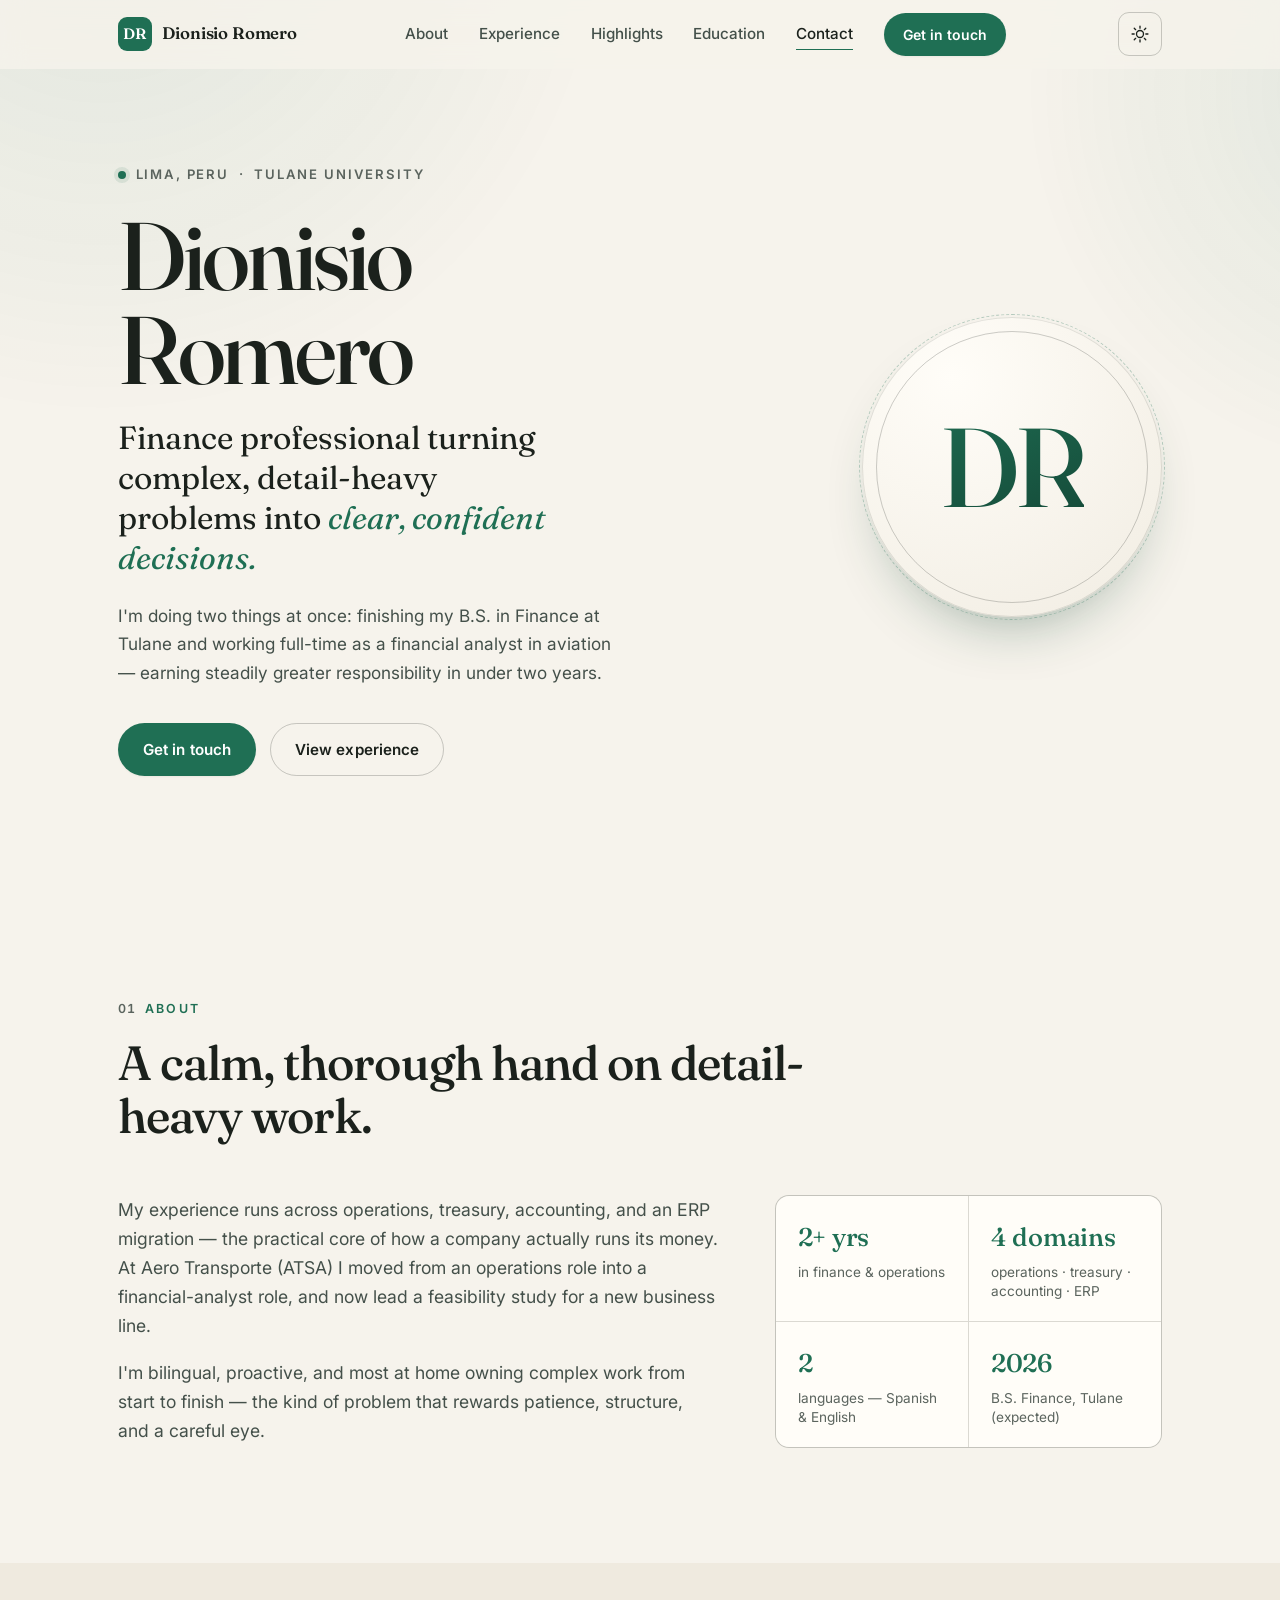
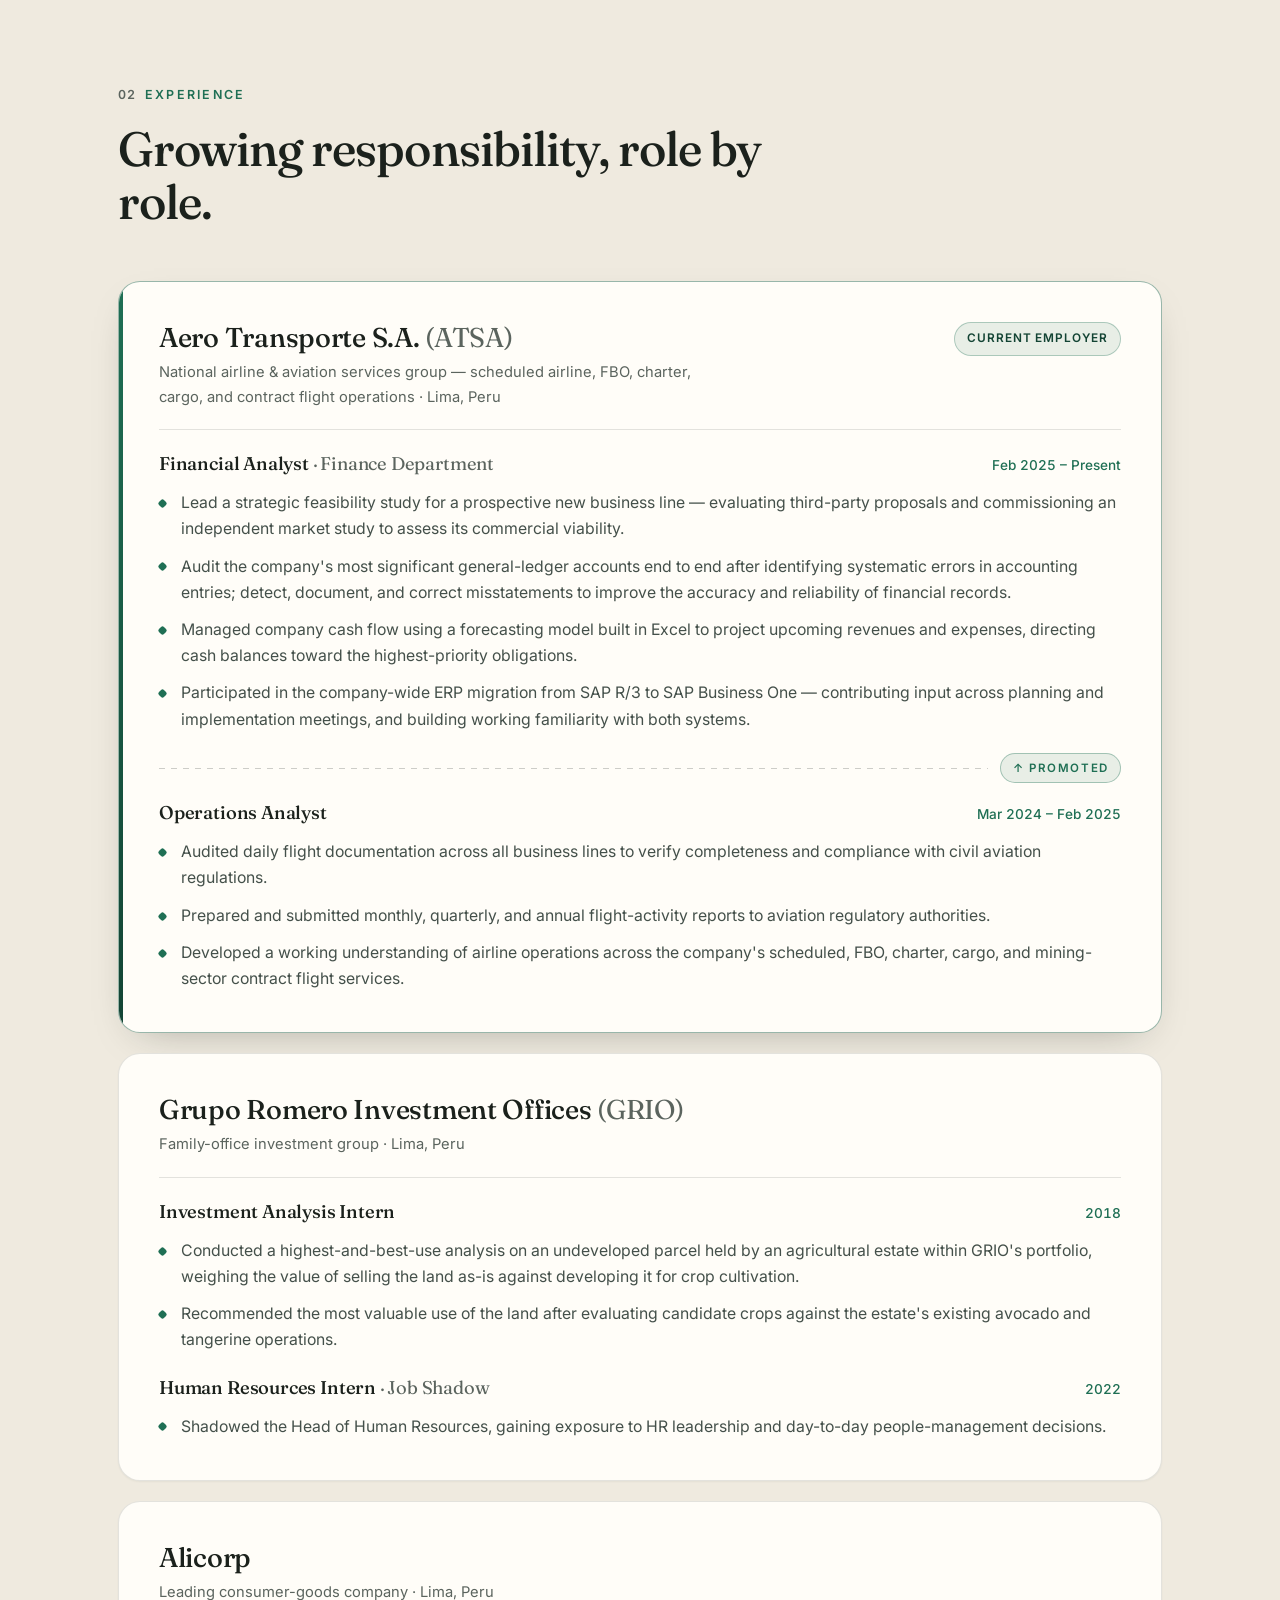
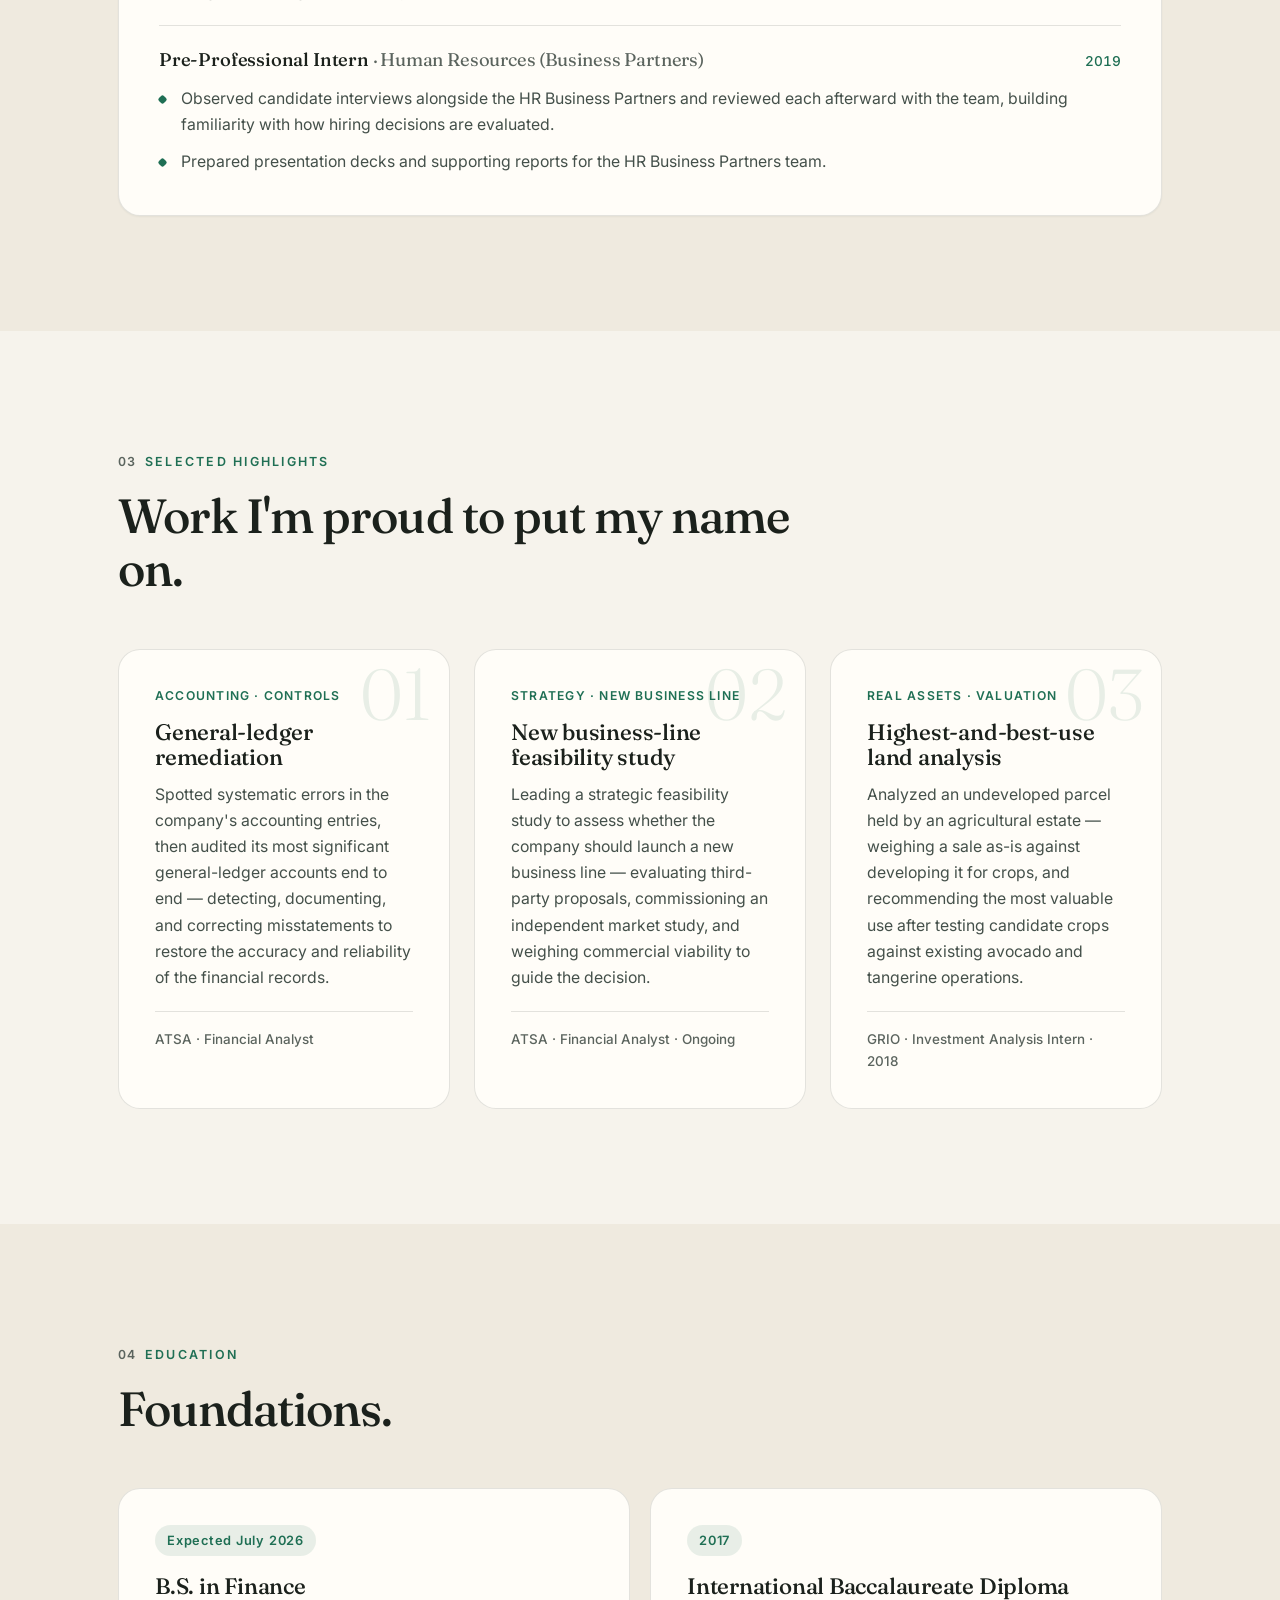
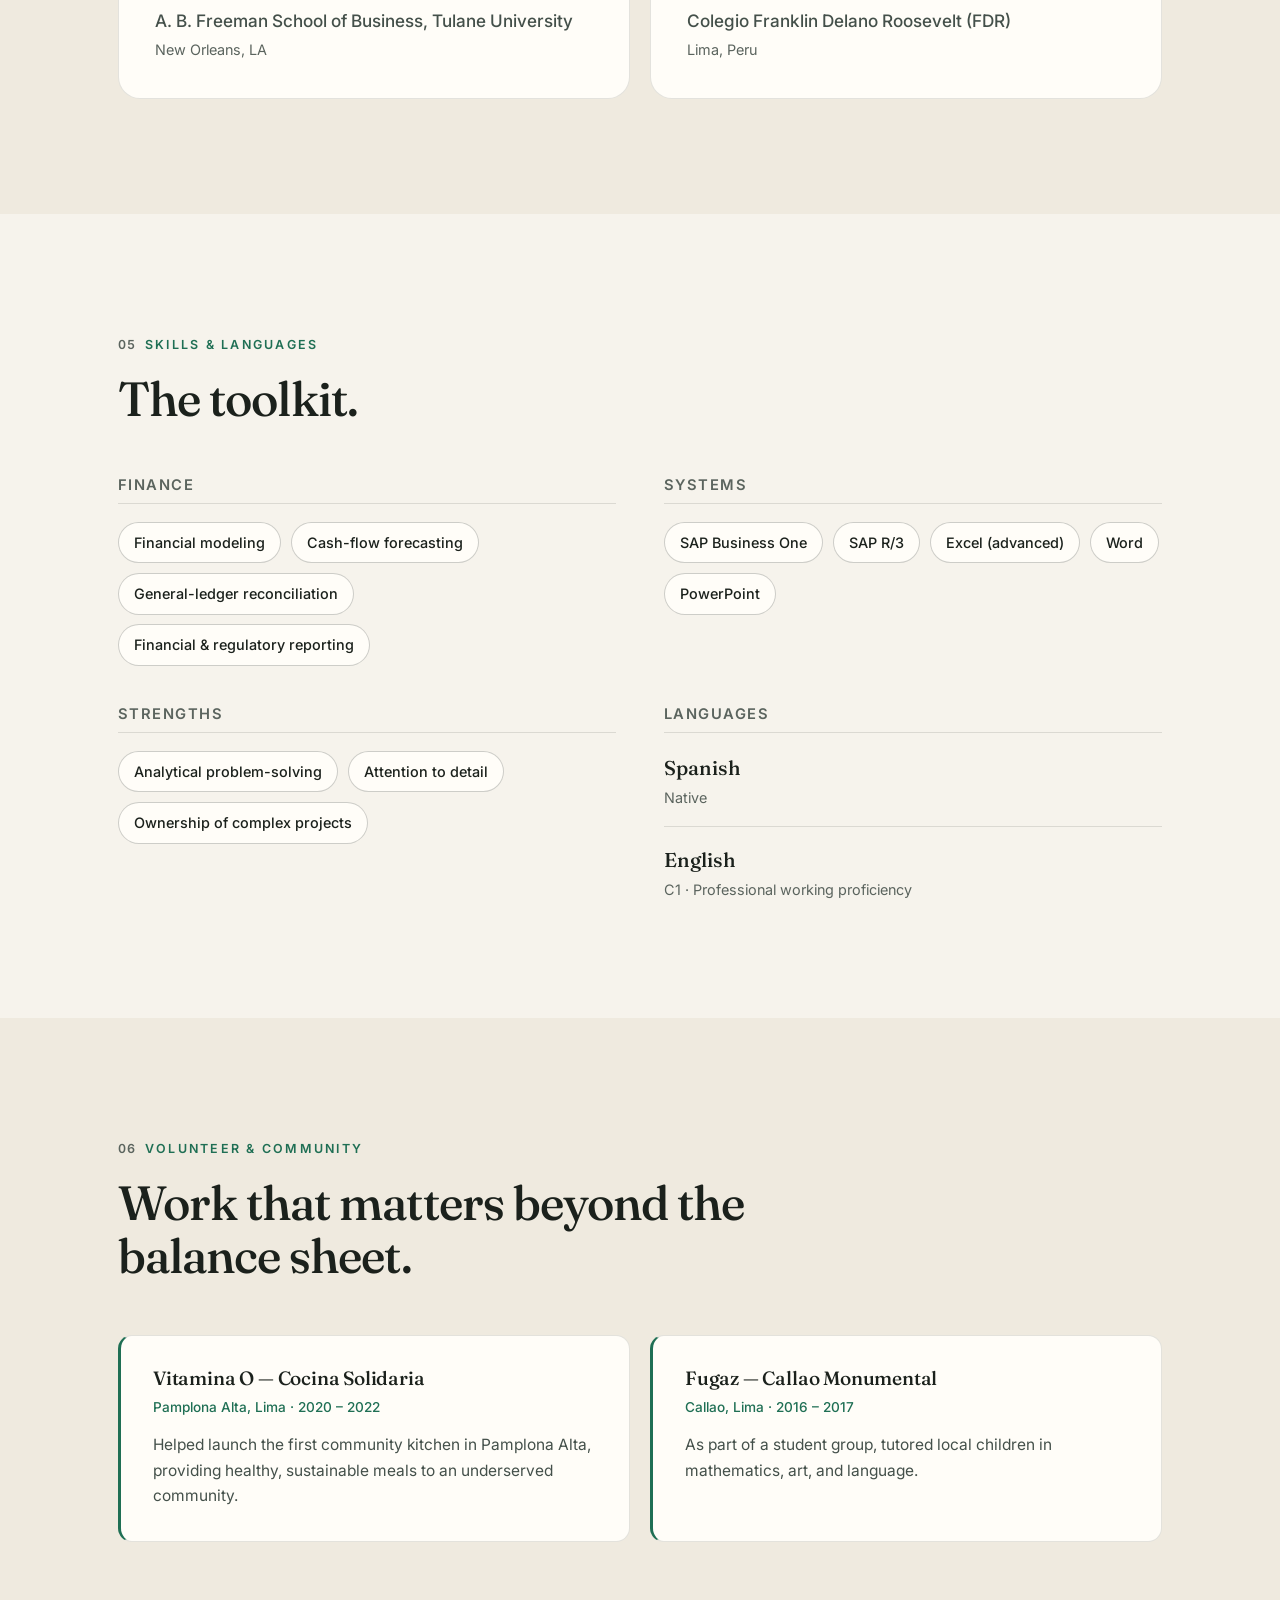
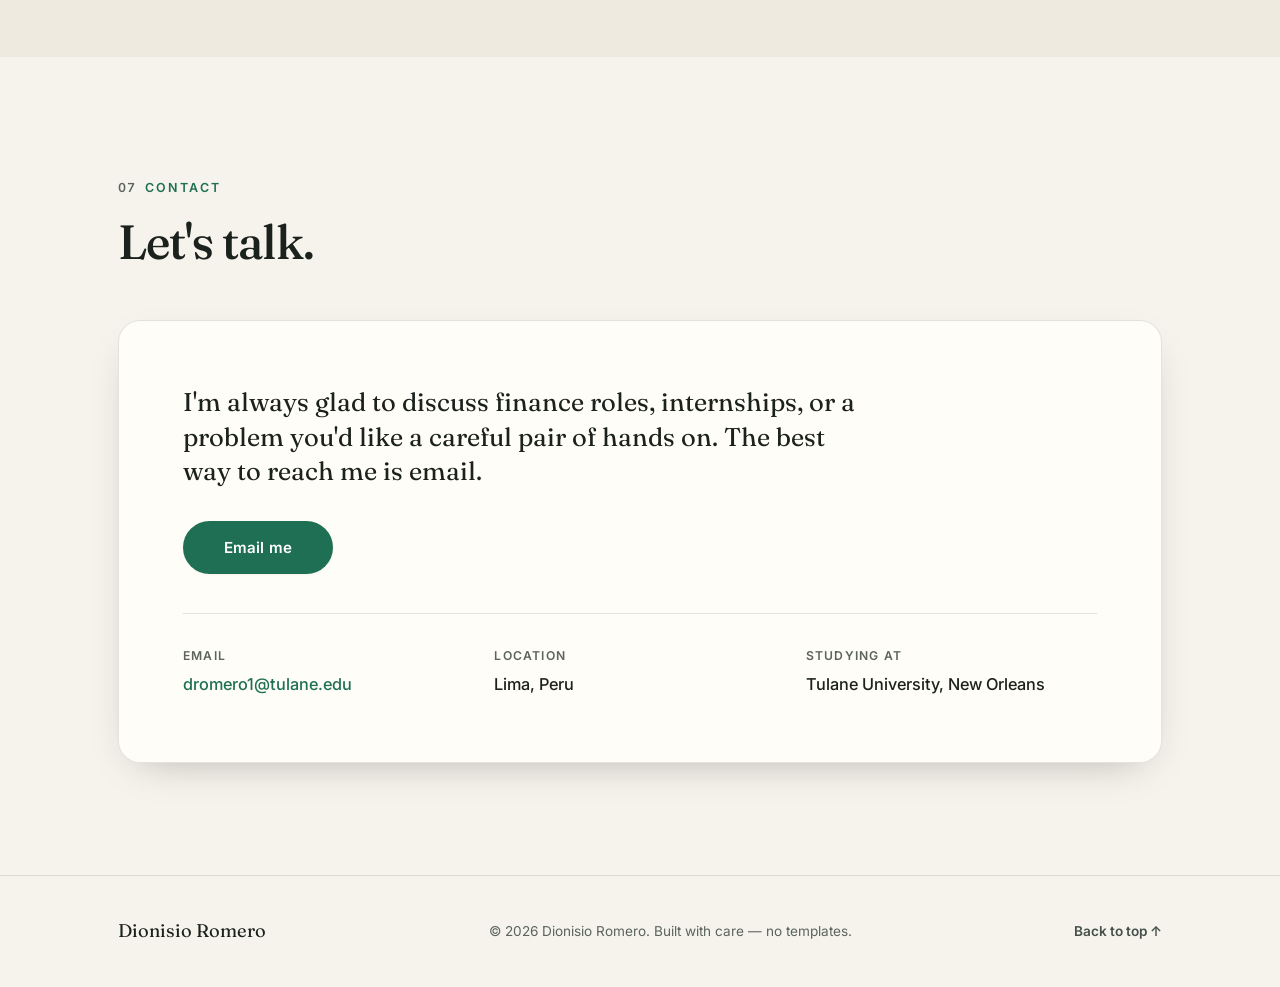
==== index.html @ feaeb4de "Portfolio site for Dionisio Romero Personal portfolio website (static HTML, CSS, and vanilla JS) for" ====
<!DOCTYPE html>
<html lang="en" class="no-js">
<head>
  <meta charset="UTF-8" />
  <meta name="viewport" content="width=device-width, initial-scale=1.0" />

  <!-- Primary meta -->
  <title>Dionisio Romero — Finance Professional & Tulane B.S. Candidate</title>
  <meta name="description" content="Dionisio Romero is a finance professional completing a B.S. in Finance at Tulane University while working full-time as a financial analyst in aviation — experienced across operations, treasury, accounting, and ERP implementation." />
  <meta name="author" content="Dionisio Romero" />
  <meta name="theme-color" content="#f6f3ec" media="(prefers-color-scheme: light)" />
  <meta name="theme-color" content="#12150f" media="(prefers-color-scheme: dark)" />

  <!-- Canonical — update if you use a custom domain -->
  <link rel="canonical" href="https://dromertulane.github.io/portfolio/" />

  <!-- Open Graph (social share previews) -->
  <meta property="og:type" content="website" />
  <meta property="og:site_name" content="Dionisio Romero" />
  <meta property="og:title" content="Dionisio Romero — Finance Professional & Tulane B.S. Candidate" />
  <meta property="og:description" content="A finance professional turning complex, detail-heavy problems into clear, confident decisions — across operations, treasury, accounting, and ERP implementation in the aviation industry." />
  <meta property="og:url" content="https://dromertulane.github.io/portfolio/" />
  <meta property="og:image" content="https://dromertulane.github.io/portfolio/assets/og-image.png" />
  <meta property="og:image:width" content="1200" />
  <meta property="og:image:height" content="630" />
  <meta property="og:image:alt" content="Dionisio Romero — Finance professional and Tulane B.S. in Finance candidate." />
  <meta property="og:locale" content="en_US" />

  <!-- Twitter / X -->
  <meta name="twitter:card" content="summary_large_image" />
  <meta name="twitter:title" content="Dionisio Romero — Finance Professional & Tulane B.S. Candidate" />
  <meta name="twitter:description" content="A finance professional turning complex, detail-heavy problems into clear, confident decisions — across operations, treasury, accounting, and ERP implementation." />
  <meta name="twitter:image" content="https://dromertulane.github.io/portfolio/assets/og-image.png" />
  <meta name="twitter:image:alt" content="Dionisio Romero — Finance professional and Tulane B.S. in Finance candidate." />

  <!-- Icons -->
  <link rel="icon" href="assets/favicon.svg" type="image/svg+xml" />
  <link rel="apple-touch-icon" href="assets/apple-touch-icon.png" />
  <link rel="manifest" href="site.webmanifest" />

  <!-- Fonts: characterful display serif (Fraunces) + clean body sans (Inter) -->
  <link rel="preconnect" href="https://fonts.googleapis.com" />
  <link rel="preconnect" href="https://fonts.gstatic.com" crossorigin />
  <link rel="stylesheet" href="https://fonts.googleapis.com/css2?family=Fraunces:ital,opsz,wght@0,9..144,300..600;1,9..144,400..500&family=Inter:wght@400;500;600;700&display=swap" />

  <link rel="stylesheet" href="styles.css" />

  <!-- Set theme before paint to avoid a flash of the wrong palette -->
  <script>
    (function () {
      var de = document.documentElement;
      // Signal JS is active so scroll-reveal can hide content; without this
      // class everything stays fully visible (no-JS / failure safe).
      de.classList.remove("no-js");
      de.classList.add("js");
      try {
        var stored = localStorage.getItem("theme");
        var prefersDark = window.matchMedia("(prefers-color-scheme: dark)").matches;
        var theme = stored || (prefersDark ? "dark" : "light");
        de.setAttribute("data-theme", theme);
      } catch (e) {}
    })();
  </script>
</head>

<body>
  <a class="skip-link" href="#main">Skip to content</a>

  <!-- ============ HEADER / NAV ============ -->
  <header class="site-header" id="top">
    <div class="container header-inner">
      <a class="brand" href="#top" aria-label="Dionisio Romero — back to top">
        <span class="brand-mark" aria-hidden="true">DR</span>
        <span class="brand-name">Dionisio Romero</span>
      </a>

      <nav class="primary-nav" aria-label="Primary">
        <button
          class="nav-toggle"
          id="navToggle"
          aria-expanded="false"
          aria-controls="navMenu"
          aria-label="Open menu"
        >
          <span class="nav-toggle-bar" aria-hidden="true"></span>
          <span class="nav-toggle-bar" aria-hidden="true"></span>
          <span class="nav-toggle-bar" aria-hidden="true"></span>
        </button>

        <ul class="nav-menu" id="navMenu">
          <li><a href="#about">About</a></li>
          <li><a href="#experience">Experience</a></li>
          <li><a href="#highlights">Highlights</a></li>
          <li><a href="#education">Education</a></li>
          <li><a href="#contact">Contact</a></li>
          <li class="nav-cta-item">
            <a class="btn btn-primary btn-small" href="#contact">Get in touch</a>
          </li>
        </ul>
      </nav>

      <button class="theme-toggle" id="themeToggle" type="button" aria-label="Switch to dark theme" title="Toggle light / dark theme">
        <svg class="icon-sun" viewBox="0 0 24 24" width="20" height="20" aria-hidden="true" focusable="false">
          <circle cx="12" cy="12" r="4.2" fill="none" stroke="currentColor" stroke-width="1.6" />
          <g stroke="currentColor" stroke-width="1.6" stroke-linecap="round">
            <line x1="12" y1="2.5" x2="12" y2="5" /><line x1="12" y1="19" x2="12" y2="21.5" />
            <line x1="2.5" y1="12" x2="5" y2="12" /><line x1="19" y1="12" x2="21.5" y2="12" />
            <line x1="5.1" y1="5.1" x2="6.8" y2="6.8" /><line x1="17.2" y1="17.2" x2="18.9" y2="18.9" />
            <line x1="18.9" y1="5.1" x2="17.2" y2="6.8" /><line x1="6.8" y1="17.2" x2="5.1" y2="18.9" />
          </g>
        </svg>
        <svg class="icon-moon" viewBox="0 0 24 24" width="20" height="20" aria-hidden="true" focusable="false">
          <path d="M20 14.2A8 8 0 1 1 9.8 4 6.4 6.4 0 0 0 20 14.2Z" fill="none" stroke="currentColor" stroke-width="1.6" stroke-linejoin="round" />
        </svg>
      </button>
    </div>
  </header>

  <main id="main">
    <!-- ============ HERO ============ -->
    <section class="hero" aria-labelledby="hero-name">
      <div class="container hero-inner">
        <div class="hero-text">
          <p class="hero-eyebrow reveal">
            <span class="dot" aria-hidden="true"></span>
            Lima, Peru &nbsp;·&nbsp; Tulane University
          </p>
          <h1 class="hero-name reveal" id="hero-name">Dionisio Romero</h1>
          <p class="hero-tagline reveal">
            Finance professional turning complex, detail-heavy problems into
            <em>clear, confident decisions.</em>
          </p>
          <p class="hero-lead reveal">
            I'm doing two things at once: finishing my B.S. in Finance at Tulane and
            working full-time as a financial analyst in aviation — earning steadily greater
            responsibility in under two years.
          </p>
          <div class="hero-actions reveal">
            <a class="btn btn-primary" href="#contact">Get in touch</a>
            <a class="btn btn-ghost" href="#experience">View experience</a>
          </div>
        </div>

        <!-- Monogram medallion. To use a photo instead, replace the .hero-medallion
             block with: <img class="hero-photo" src="assets/portrait.jpg"
             alt="Portrait of Dionisio Romero" width="320" height="380" /> -->
        <div class="hero-aside reveal" aria-hidden="true">
          <div class="hero-medallion">
            <span class="hero-monogram">DR</span>
            <span class="hero-medallion-ring"></span>
          </div>
        </div>
      </div>
    </section>

    <!-- ============ ABOUT ============ -->
    <section class="section" id="about" aria-labelledby="about-title">
      <div class="container">
        <header class="section-head reveal">
          <p class="eyebrow"><span class="eyebrow-num">01</span> About</p>
          <h2 class="section-title" id="about-title">A calm, thorough hand on detail-heavy work.</h2>
        </header>

        <div class="about-grid">
          <div class="about-body reveal">
            <p>
              My experience runs across operations, treasury, accounting, and an ERP
              migration — the practical core of how a company actually runs its money. At
              Aero Transporte (ATSA) I moved from an operations role into a financial-analyst
              role, and now lead a feasibility study for a new business line.
            </p>
            <p>
              I'm bilingual, proactive, and most at home owning complex work from start to
              finish — the kind of problem that rewards patience, structure, and a careful eye.
            </p>
          </div>

          <ul class="about-facts reveal" aria-label="Quick facts">
            <li>
              <span class="fact-num">2+ yrs</span>
              <span class="fact-label">in finance &amp; operations</span>
            </li>
            <li>
              <span class="fact-num">4 domains</span>
              <span class="fact-label">operations · treasury · accounting · ERP</span>
            </li>
            <li>
              <span class="fact-num">2</span>
              <span class="fact-label">languages — Spanish &amp; English</span>
            </li>
            <li>
              <span class="fact-num">2026</span>
              <span class="fact-label">B.S. Finance, Tulane (expected)</span>
            </li>
          </ul>
        </div>
      </div>
    </section>

    <!-- ============ EXPERIENCE ============ -->
    <section class="section section-alt" id="experience" aria-labelledby="experience-title">
      <div class="container">
        <header class="section-head reveal">
          <p class="eyebrow"><span class="eyebrow-num">02</span> Experience</p>
          <h2 class="section-title" id="experience-title">Growing responsibility, role by role.</h2>
        </header>

        <div class="timeline">
          <!-- ATSA — centerpiece, two roles showing the promotion -->
          <article class="xp xp-feature reveal">
            <div class="xp-head">
              <div>
                <h3 class="xp-company">Aero Transporte S.A. <span class="xp-abbr">(ATSA)</span></h3>
                <p class="xp-meta">National airline &amp; aviation services group — scheduled airline, FBO, charter, cargo, and contract flight operations · Lima, Peru</p>
              </div>
              <span class="badge badge-accent">Current employer</span>
            </div>

            <ol class="xp-roles">
              <li class="role">
                <div class="role-head">
                  <h4 class="role-title">Financial Analyst <span class="role-dept">· Finance Department</span></h4>
                  <span class="role-dates">Feb 2025 – Present</span>
                </div>
                <ul class="role-points">
                  <li>Lead a strategic feasibility study for a prospective new business line — evaluating third-party proposals and commissioning an independent market study to assess its commercial viability.</li>
                  <li>Audit the company's most significant general-ledger accounts end to end after identifying systematic errors in accounting entries; detect, document, and correct misstatements to improve the accuracy and reliability of financial records.</li>
                  <li>Managed company cash flow using a forecasting model built in Excel to project upcoming revenues and expenses, directing cash balances toward the highest-priority obligations.</li>
                  <li>Participated in the company-wide ERP migration from SAP R/3 to SAP Business One — contributing input across planning and implementation meetings, and building working familiarity with both systems.</li>
                </ul>
              </li>

              <li class="role-progression" aria-hidden="true">
                <span class="role-progression-line"></span>
                <span class="role-progression-label">Promoted</span>
              </li>

              <li class="role">
                <div class="role-head">
                  <h4 class="role-title">Operations Analyst</h4>
                  <span class="role-dates">Mar 2024 – Feb 2025</span>
                </div>
                <ul class="role-points">
                  <li>Audited daily flight documentation across all business lines to verify completeness and compliance with civil aviation regulations.</li>
                  <li>Prepared and submitted monthly, quarterly, and annual flight-activity reports to aviation regulatory authorities.</li>
                  <li>Developed a working understanding of airline operations across the company's scheduled, FBO, charter, cargo, and mining-sector contract flight services.</li>
                </ul>
              </li>
            </ol>
          </article>

          <!-- GRIO -->
          <article class="xp reveal">
            <div class="xp-head">
              <div>
                <h3 class="xp-company">Grupo Romero Investment Offices <span class="xp-abbr">(GRIO)</span></h3>
                <p class="xp-meta">Family-office investment group · Lima, Peru</p>
              </div>
            </div>
            <ol class="xp-roles">
              <li class="role">
                <div class="role-head">
                  <h4 class="role-title">Investment Analysis Intern</h4>
                  <span class="role-dates">2018</span>
                </div>
                <ul class="role-points">
                  <li>Conducted a highest-and-best-use analysis on an undeveloped parcel held by an agricultural estate within GRIO's portfolio, weighing the value of selling the land as-is against developing it for crop cultivation.</li>
                  <li>Recommended the most valuable use of the land after evaluating candidate crops against the estate's existing avocado and tangerine operations.</li>
                </ul>
              </li>
              <li class="role">
                <div class="role-head">
                  <h4 class="role-title">Human Resources Intern <span class="role-dept">· Job Shadow</span></h4>
                  <span class="role-dates">2022</span>
                </div>
                <ul class="role-points">
                  <li>Shadowed the Head of Human Resources, gaining exposure to HR leadership and day-to-day people-management decisions.</li>
                </ul>
              </li>
            </ol>
          </article>

          <!-- Alicorp -->
          <article class="xp reveal">
            <div class="xp-head">
              <div>
                <h3 class="xp-company">Alicorp</h3>
                <p class="xp-meta">Leading consumer-goods company · Lima, Peru</p>
              </div>
            </div>
            <ol class="xp-roles">
              <li class="role">
                <div class="role-head">
                  <h4 class="role-title">Pre-Professional Intern <span class="role-dept">· Human Resources (Business Partners)</span></h4>
                  <span class="role-dates">2019</span>
                </div>
                <ul class="role-points">
                  <li>Observed candidate interviews alongside the HR Business Partners and reviewed each afterward with the team, building familiarity with how hiring decisions are evaluated.</li>
                  <li>Prepared presentation decks and supporting reports for the HR Business Partners team.</li>
                </ul>
              </li>
            </ol>
          </article>
        </div>
      </div>
    </section>

    <!-- ============ SELECTED HIGHLIGHTS ============ -->
    <section class="section" id="highlights" aria-labelledby="highlights-title">
      <div class="container">
        <header class="section-head reveal">
          <p class="eyebrow"><span class="eyebrow-num">03</span> Selected Highlights</p>
          <h2 class="section-title" id="highlights-title">Work I'm proud to put my name on.</h2>
        </header>

        <div class="highlights-grid">
          <article class="highlight reveal">
            <span class="highlight-index" aria-hidden="true">01</span>
            <p class="highlight-tag">Accounting · Controls</p>
            <h3 class="highlight-title">General-ledger remediation</h3>
            <p class="highlight-desc">
              Spotted systematic errors in the company's accounting entries, then audited
              its most significant general-ledger accounts end to end — detecting,
              documenting, and correcting misstatements to restore the accuracy and
              reliability of the financial records.
            </p>
            <p class="highlight-context">ATSA · Financial Analyst</p>
          </article>

          <article class="highlight reveal">
            <span class="highlight-index" aria-hidden="true">02</span>
            <p class="highlight-tag">Strategy · New business line</p>
            <h3 class="highlight-title">New business-line feasibility study</h3>
            <p class="highlight-desc">
              Leading a strategic feasibility study to assess whether the company should
              launch a new business line — evaluating third-party proposals, commissioning an
              independent market study, and weighing commercial viability to guide the decision.
            </p>
            <p class="highlight-context">ATSA · Financial Analyst · Ongoing</p>
          </article>

          <article class="highlight reveal">
            <span class="highlight-index" aria-hidden="true">03</span>
            <p class="highlight-tag">Real assets · Valuation</p>
            <h3 class="highlight-title">Highest-and-best-use land analysis</h3>
            <p class="highlight-desc">
              Analyzed an undeveloped parcel held by an agricultural estate — weighing a sale
              as-is against developing it for crops, and recommending the most valuable use
              after testing candidate crops against existing avocado and tangerine operations.
            </p>
            <p class="highlight-context">GRIO · Investment Analysis Intern · 2018</p>
          </article>
        </div>
      </div>
    </section>

    <!-- ============ EDUCATION ============ -->
    <section class="section section-alt" id="education" aria-labelledby="education-title">
      <div class="container">
        <header class="section-head reveal">
          <p class="eyebrow"><span class="eyebrow-num">04</span> Education</p>
          <h2 class="section-title" id="education-title">Foundations.</h2>
        </header>

        <div class="edu-grid">
          <article class="edu reveal">
            <div class="edu-when">Expected July 2026</div>
            <h3 class="edu-degree">B.S. in Finance</h3>
            <p class="edu-school">A. B. Freeman School of Business, Tulane University</p>
            <p class="edu-place">New Orleans, LA</p>
          </article>

          <article class="edu reveal">
            <div class="edu-when">2017</div>
            <h3 class="edu-degree">International Baccalaureate Diploma</h3>
            <p class="edu-school">Colegio Franklin Delano Roosevelt (FDR)</p>
            <p class="edu-place">Lima, Peru</p>
          </article>
        </div>
      </div>
    </section>

    <!-- ============ SKILLS & LANGUAGES ============ -->
    <section class="section" id="skills" aria-labelledby="skills-title">
      <div class="container">
        <header class="section-head reveal">
          <p class="eyebrow"><span class="eyebrow-num">05</span> Skills &amp; Languages</p>
          <h2 class="section-title" id="skills-title">The toolkit.</h2>
        </header>

        <div class="skills-grid">
          <div class="skill-group reveal">
            <h3 class="skill-heading">Finance</h3>
            <ul class="tag-list">
              <li>Financial modeling</li>
              <li>Cash-flow forecasting</li>
              <li>General-ledger reconciliation</li>
              <li>Financial &amp; regulatory reporting</li>
            </ul>
          </div>

          <div class="skill-group reveal">
            <h3 class="skill-heading">Systems</h3>
            <ul class="tag-list">
              <li>SAP Business One</li>
              <li>SAP R/3</li>
              <li>Excel (advanced)</li>
              <li>Word</li>
              <li>PowerPoint</li>
            </ul>
          </div>

          <div class="skill-group reveal">
            <h3 class="skill-heading">Strengths</h3>
            <ul class="tag-list">
              <li>Analytical problem-solving</li>
              <li>Attention to detail</li>
              <li>Ownership of complex projects</li>
            </ul>
          </div>

          <div class="skill-group reveal">
            <h3 class="skill-heading">Languages</h3>
            <ul class="lang-list">
              <li>
                <span class="lang-name">Spanish</span>
                <span class="lang-level">Native</span>
              </li>
              <li>
                <span class="lang-name">English</span>
                <span class="lang-level">C1 · Professional working proficiency</span>
              </li>
            </ul>
          </div>
        </div>
      </div>
    </section>

    <!-- ============ VOLUNTEER & COMMUNITY ============ -->
    <section class="section section-alt" id="community" aria-labelledby="community-title">
      <div class="container">
        <header class="section-head reveal">
          <p class="eyebrow"><span class="eyebrow-num">06</span> Volunteer &amp; Community</p>
          <h2 class="section-title" id="community-title">Work that matters beyond the balance sheet.</h2>
        </header>

        <div class="community-grid">
          <article class="community reveal">
            <h3 class="community-title">Vitamina O — Cocina Solidaria</h3>
            <p class="community-meta">Pamplona Alta, Lima · 2020 – 2022</p>
            <p class="community-desc">
              Helped launch the first community kitchen in Pamplona Alta, providing healthy,
              sustainable meals to an underserved community.
            </p>
          </article>

          <article class="community reveal">
            <h3 class="community-title">Fugaz — Callao Monumental</h3>
            <p class="community-meta">Callao, Lima · 2016 – 2017</p>
            <p class="community-desc">
              As part of a student group, tutored local children in mathematics, art, and
              language.
            </p>
          </article>
        </div>
      </div>
    </section>

    <!-- ============ CONTACT ============ -->
    <section class="section section-contact" id="contact" aria-labelledby="contact-title">
      <div class="container">
        <header class="section-head reveal">
          <p class="eyebrow"><span class="eyebrow-num">07</span> Contact</p>
          <h2 class="section-title" id="contact-title">Let's talk.</h2>
        </header>

        <div class="contact-inner reveal">
          <p class="contact-lead">
            I'm always glad to discuss finance roles, internships, or a problem you'd like a
            careful pair of hands on. The best way to reach me is email.
          </p>

          <div class="contact-actions">
            <a class="btn btn-primary" href="mailto:dromero1@tulane.edu">Email me</a>
          </div>

          <dl class="contact-details">
            <div>
              <dt>Email</dt>
              <dd><a href="mailto:dromero1@tulane.edu">dromero1@tulane.edu</a></dd>
            </div>
            <div>
              <dt>Location</dt>
              <dd>Lima, Peru</dd>
            </div>
            <div>
              <dt>Studying at</dt>
              <dd>Tulane University, New Orleans</dd>
            </div>
          </dl>
        </div>
      </div>
    </section>
  </main>

  <!-- ============ FOOTER ============ -->
  <footer class="site-footer">
    <div class="container footer-inner">
      <p class="footer-brand">Dionisio Romero</p>
      <p class="footer-note">
        © <span id="year">2026</span> Dionisio Romero. Built with care — no templates.
      </p>
      <a class="footer-top" href="#top" aria-label="Back to top">Back to top ↑</a>
    </div>
  </footer>

  <script src="script.js"></script>
</body>
</html>
---- styles.css ----
/* ============================================================
   Dionisio Romero — Portfolio
   Palette: "Ivory & Pine" — warm paper, deep ink, one pine-green accent.
   Mobile-first; scales up at 640 / 920 / 1100px.
   ============================================================ */

/* ---------- Design tokens ---------- */
:root {
  /* Light theme */
  --bg: #f6f3ec;
  --bg-elevated: #fffdf8;
  --bg-alt: #efeadf;
  --ink: #1b211c;
  --ink-soft: #44504a;
  --muted: #5b645e;
  --accent: #1f6f54;
  --accent-deep: #134434;
  --accent-contrast: #ffffff;
  --accent-tint: rgba(31, 111, 84, 0.10);
  --line: rgba(27, 33, 28, 0.12);
  --line-strong: rgba(27, 33, 28, 0.22);
  --shadow-sm: 0 1px 2px rgba(27, 33, 28, 0.05);
  --shadow-md: 0 14px 40px -22px rgba(27, 33, 28, 0.40);
  --shadow-lg: 0 30px 60px -30px rgba(19, 68, 52, 0.45);
  --selection: rgba(31, 111, 84, 0.18);

  /* Type */
  --font-display: "Fraunces", Georgia, "Times New Roman", serif;
  --font-body: "Inter", system-ui, -apple-system, "Segoe UI", Roboto, sans-serif;

  /* Layout */
  --container: 1140px;
  --gutter: clamp(1.25rem, 5vw, 3rem);
  --radius: 14px;
  --radius-lg: 22px;
  --header-h: 68px;

  /* Motion */
  --ease: cubic-bezier(0.22, 1, 0.36, 1);
  --t-fast: 160ms;
  --t-med: 320ms;
}

[data-theme="dark"] {
  --bg: #12150f;
  --bg-elevated: #191e16;
  --bg-alt: #161a13;
  --ink: #eef0e6;
  --ink-soft: #c2c9bd;
  --muted: #8d978a;
  --accent: #6ec79c;
  --accent-deep: #95dcb7;
  --accent-contrast: #0e120c;
  --accent-tint: rgba(110, 199, 156, 0.14);
  --line: rgba(238, 240, 230, 0.13);
  --line-strong: rgba(238, 240, 230, 0.26);
  --shadow-sm: 0 1px 2px rgba(0, 0, 0, 0.4);
  --shadow-md: 0 16px 40px -24px rgba(0, 0, 0, 0.7);
  --shadow-lg: 0 30px 70px -34px rgba(0, 0, 0, 0.8);
  --selection: rgba(110, 199, 156, 0.26);
}

/* ---------- Reset & base ---------- */
*,
*::before,
*::after { box-sizing: border-box; }

html {
  scroll-behavior: smooth;
  scroll-padding-top: calc(var(--header-h) + 16px);
  -webkit-text-size-adjust: 100%;
}

body {
  margin: 0;
  background-color: var(--bg);
  color: var(--ink);
  font-family: var(--font-body);
  font-size: clamp(1rem, 0.97rem + 0.18vw, 1.075rem);
  line-height: 1.65;
  font-weight: 400;
  -webkit-font-smoothing: antialiased;
  text-rendering: optimizeLegibility;
  overflow-x: hidden;
  transition: background-color var(--t-med) var(--ease), color var(--t-med) var(--ease);
}

/* subtle paper texture via layered gradients (no image payload) */
body::before {
  content: "";
  position: fixed;
  inset: 0;
  z-index: -1;
  pointer-events: none;
  background:
    radial-gradient(60rem 60rem at 8% -10%, var(--accent-tint), transparent 55%),
    radial-gradient(50rem 50rem at 110% 10%, var(--accent-tint), transparent 50%);
  opacity: 0.9;
}

::selection { background: var(--selection); }

img { max-width: 100%; display: block; }

a {
  color: var(--accent);
  text-decoration: none;
  transition: color var(--t-fast) var(--ease);
}
a:hover { color: var(--accent-deep); }

h1, h2, h3, h4 {
  font-family: var(--font-display);
  font-weight: 500;
  line-height: 1.12;
  letter-spacing: -0.01em;
  margin: 0;
  color: var(--ink);
  font-optical-sizing: auto;
}

p { margin: 0; }

ul, ol { margin: 0; padding: 0; list-style: none; }

em { font-style: italic; }

/* ---------- Layout helpers ---------- */
.container {
  width: 100%;
  max-width: var(--container);
  margin-inline: auto;
  padding-inline: var(--gutter);
}

.section {
  padding-block: clamp(3.75rem, 9vw, 7.5rem);
  position: relative;
}
.section-alt { background: var(--bg-alt); }

.section-head { margin-bottom: clamp(2rem, 5vw, 3.25rem); max-width: 46rem; }

.eyebrow {
  display: inline-flex;
  align-items: baseline;
  gap: 0.6rem;
  font-family: var(--font-body);
  font-size: 0.78rem;
  font-weight: 600;
  letter-spacing: 0.18em;
  text-transform: uppercase;
  color: var(--accent);
  margin-bottom: 1rem;
}
.eyebrow-num {
  font-variant-numeric: tabular-nums;
  color: var(--muted);
  letter-spacing: 0.05em;
}

.section-title {
  font-size: clamp(1.85rem, 1.3rem + 2.6vw, 3rem);
  letter-spacing: -0.02em;
}

/* ---------- Buttons ---------- */
.btn {
  --btn-pad-y: 0.8rem;
  --btn-pad-x: 1.5rem;
  display: inline-flex;
  align-items: center;
  justify-content: center;
  gap: 0.5rem;
  padding: var(--btn-pad-y) var(--btn-pad-x);
  border-radius: 999px;
  font-family: var(--font-body);
  font-size: 0.95rem;
  font-weight: 600;
  letter-spacing: 0.005em;
  cursor: pointer;
  border: 1px solid transparent;
  transition: transform var(--t-fast) var(--ease),
    background-color var(--t-fast) var(--ease),
    border-color var(--t-fast) var(--ease),
    color var(--t-fast) var(--ease),
    box-shadow var(--t-fast) var(--ease);
  will-change: transform;
}
.btn-small { --btn-pad-y: 0.55rem; --btn-pad-x: 1.1rem; font-size: 0.875rem; }

.btn-primary {
  background: var(--accent);
  color: var(--accent-contrast);
  box-shadow: var(--shadow-sm);
}
.btn-primary:hover {
  background: var(--accent-deep);
  color: var(--accent-contrast);
  transform: translateY(-2px);
  box-shadow: var(--shadow-md);
}

.btn-ghost {
  background: transparent;
  color: var(--ink);
  border-color: var(--line-strong);
}
.btn-ghost:hover {
  border-color: var(--accent);
  color: var(--accent);
  transform: translateY(-2px);
}

/* ---------- Skip link ---------- */
.skip-link {
  position: absolute;
  left: 50%;
  top: -100px;
  transform: translateX(-50%);
  background: var(--accent);
  color: var(--accent-contrast);
  padding: 0.7rem 1.2rem;
  border-radius: 0 0 12px 12px;
  font-weight: 600;
  z-index: 1000;
  transition: top var(--t-fast) var(--ease);
}
.skip-link:focus { top: 0; color: var(--accent-contrast); }

/* ---------- Header / nav ---------- */
.site-header {
  position: sticky;
  top: 0;
  z-index: 100;
  background: color-mix(in srgb, var(--bg) 82%, transparent);
  backdrop-filter: saturate(1.4) blur(12px);
  -webkit-backdrop-filter: saturate(1.4) blur(12px);
  border-bottom: 1px solid transparent;
  transition: border-color var(--t-med) var(--ease), background-color var(--t-med) var(--ease);
}
.site-header.scrolled { border-bottom-color: var(--line); }

.header-inner {
  height: var(--header-h);
  display: flex;
  align-items: center;
  justify-content: space-between;
  gap: 1rem;
}

.brand {
  display: inline-flex;
  align-items: center;
  gap: 0.65rem;
  color: var(--ink);
  font-weight: 600;
}
.brand:hover { color: var(--ink); }
.brand-mark {
  display: grid;
  place-items: center;
  width: 34px;
  height: 34px;
  border-radius: 9px;
  background: var(--accent);
  color: var(--accent-contrast);
  font-family: var(--font-display);
  font-weight: 600;
  font-size: 0.95rem;
  letter-spacing: 0.02em;
}
.brand-name {
  font-family: var(--font-display);
  font-size: 1.05rem;
  letter-spacing: -0.01em;
}

.primary-nav { display: flex; align-items: center; }

.nav-menu {
  display: flex;
  align-items: center;
  gap: clamp(1rem, 2.4vw, 2rem);
}
.nav-menu > li > a:not(.btn) {
  position: relative;
  color: var(--ink-soft);
  font-size: 0.95rem;
  font-weight: 500;
  padding-block: 0.4rem;
}
.nav-menu > li > a:not(.btn)::after {
  content: "";
  position: absolute;
  left: 0;
  bottom: 0;
  width: 100%;
  height: 1.5px;
  background: var(--accent);
  transform: scaleX(0);
  transform-origin: left;
  transition: transform var(--t-med) var(--ease);
}
.nav-menu > li > a:not(.btn):hover,
.nav-menu > li > a[aria-current="true"] { color: var(--ink); }
.nav-menu > li > a:not(.btn):hover::after,
.nav-menu > li > a[aria-current="true"]::after { transform: scaleX(1); }

.nav-toggle {
  display: none;
  flex-direction: column;
  justify-content: center;
  gap: 5px;
  width: 44px;
  height: 44px;
  padding: 0 10px;
  background: transparent;
  border: 1px solid var(--line-strong);
  border-radius: 11px;
  cursor: pointer;
}
.nav-toggle-bar {
  height: 2px;
  width: 100%;
  background: var(--ink);
  border-radius: 2px;
  transition: transform var(--t-med) var(--ease), opacity var(--t-fast) var(--ease);
}

.theme-toggle {
  display: inline-grid;
  place-items: center;
  width: 44px;
  height: 44px;
  margin-left: 0.25rem;
  border-radius: 11px;
  border: 1px solid var(--line-strong);
  background: transparent;
  color: var(--ink);
  cursor: pointer;
  transition: border-color var(--t-fast) var(--ease), color var(--t-fast) var(--ease), background-color var(--t-fast) var(--ease);
}
.theme-toggle:hover { border-color: var(--accent); color: var(--accent); }
.theme-toggle .icon-moon { display: none; }
[data-theme="dark"] .theme-toggle .icon-sun { display: none; }
[data-theme="dark"] .theme-toggle .icon-moon { display: block; }

/* ---------- Hero ---------- */
.hero {
  padding-top: clamp(3rem, 7vw, 6rem);
  padding-bottom: clamp(3.5rem, 8vw, 7rem);
  position: relative;
}
.hero-inner {
  display: grid;
  grid-template-columns: 1fr;
  gap: clamp(2.5rem, 6vw, 4rem);
  align-items: center;
}

.hero-eyebrow {
  display: inline-flex;
  align-items: center;
  gap: 0.6rem;
  font-size: 0.82rem;
  font-weight: 600;
  letter-spacing: 0.14em;
  text-transform: uppercase;
  color: var(--muted);
  margin-bottom: 1.4rem;
}
.hero-eyebrow .dot {
  width: 8px;
  height: 8px;
  border-radius: 50%;
  background: var(--accent);
  box-shadow: 0 0 0 4px var(--accent-tint);
}

.hero-name {
  font-size: clamp(3rem, 1.6rem + 7vw, 6rem);
  font-weight: 500;
  letter-spacing: -0.035em;
  line-height: 0.98;
  margin-bottom: 1.4rem;
}

.hero-tagline {
  font-family: var(--font-display);
  font-size: clamp(1.35rem, 1.05rem + 1.5vw, 2rem);
  font-weight: 400;
  line-height: 1.25;
  color: var(--ink);
  max-width: 22ch;
  margin-bottom: 1.5rem;
}
.hero-tagline em { color: var(--accent); font-style: italic; }

.hero-lead {
  font-size: 1.075rem;
  color: var(--ink-soft);
  max-width: 46ch;
  margin-bottom: 2.2rem;
}

.hero-actions { display: flex; flex-wrap: wrap; gap: 0.85rem; }

.hero-aside { display: flex; justify-content: center; }
.hero-medallion {
  position: relative;
  width: clamp(190px, 56vw, 300px);
  aspect-ratio: 1;
  border-radius: 50%;
  display: grid;
  place-items: center;
  background:
    radial-gradient(120% 120% at 30% 20%, var(--bg-elevated), var(--bg-alt));
  box-shadow: var(--shadow-lg), inset 0 0 0 1px var(--line);
}
.hero-monogram {
  font-family: var(--font-display);
  font-weight: 500;
  font-size: clamp(4rem, 18vw, 7rem);
  letter-spacing: -0.04em;
  color: var(--accent);
  background: linear-gradient(160deg, var(--accent), var(--accent-deep));
  -webkit-background-clip: text;
  background-clip: text;
  -webkit-text-fill-color: transparent;
}
.hero-medallion-ring {
  position: absolute;
  inset: 14px;
  border-radius: 50%;
  border: 1px solid var(--line-strong);
}
.hero-medallion::after {
  content: "";
  position: absolute;
  inset: -3px;
  border-radius: 50%;
  border: 1px dashed var(--accent);
  opacity: 0.3;
}

/* ---------- About ---------- */
.about-grid {
  display: grid;
  grid-template-columns: 1fr;
  gap: clamp(2rem, 5vw, 3.5rem);
}
.about-body p { color: var(--ink-soft); font-size: 1.1rem; }
.about-body p + p { margin-top: 1.1rem; }

.about-facts {
  display: grid;
  grid-template-columns: repeat(2, 1fr);
  gap: 1px;
  background: var(--line);
  border: 1px solid var(--line);
  border-radius: var(--radius);
  overflow: hidden;
}
.about-facts li {
  background: var(--bg-elevated);
  padding: 1.25rem 1.35rem;
  display: flex;
  flex-direction: column;
  gap: 0.3rem;
}
.fact-num {
  font-family: var(--font-display);
  font-size: 1.6rem;
  font-weight: 500;
  color: var(--accent);
  letter-spacing: -0.01em;
}
.fact-label { font-size: 0.85rem; color: var(--muted); line-height: 1.4; }

/* ---------- Experience timeline ---------- */
.timeline { display: flex; flex-direction: column; gap: 1.25rem; }

.xp {
  background: var(--bg-elevated);
  border: 1px solid var(--line);
  border-radius: var(--radius-lg);
  padding: clamp(1.5rem, 4vw, 2.5rem);
  box-shadow: var(--shadow-sm);
  transition: transform var(--t-med) var(--ease), box-shadow var(--t-med) var(--ease), border-color var(--t-med) var(--ease);
}
.xp:hover {
  transform: translateY(-3px);
  box-shadow: var(--shadow-md);
  border-color: var(--line-strong);
}
.xp-feature {
  border-color: color-mix(in srgb, var(--accent) 38%, var(--line));
  box-shadow: var(--shadow-md);
  position: relative;
  overflow: hidden;
}
.xp-feature::before {
  content: "";
  position: absolute;
  left: 0; top: 0; bottom: 0;
  width: 4px;
  background: linear-gradient(var(--accent), var(--accent-deep));
}

.xp-head {
  display: flex;
  flex-wrap: wrap;
  gap: 0.75rem 1rem;
  justify-content: space-between;
  align-items: flex-start;
  margin-bottom: 1.5rem;
  padding-bottom: 1.25rem;
  border-bottom: 1px solid var(--line);
}
.xp-company { font-size: clamp(1.3rem, 1.05rem + 1vw, 1.7rem); }
.xp-abbr { color: var(--muted); font-weight: 400; }
.xp-meta { margin-top: 0.5rem; color: var(--muted); font-size: 0.92rem; max-width: 60ch; }

.badge {
  display: inline-flex;
  align-items: center;
  gap: 0.4rem;
  font-size: 0.74rem;
  font-weight: 600;
  letter-spacing: 0.08em;
  text-transform: uppercase;
  padding: 0.4rem 0.75rem;
  border-radius: 999px;
  white-space: nowrap;
}
.badge-accent {
  background: var(--accent-tint);
  color: var(--accent-deep);
  border: 1px solid color-mix(in srgb, var(--accent) 30%, transparent);
}
[data-theme="dark"] .badge-accent { color: var(--accent); }

.xp-roles { display: flex; flex-direction: column; gap: 1.5rem; }

.role-head {
  display: flex;
  flex-wrap: wrap;
  justify-content: space-between;
  align-items: baseline;
  gap: 0.25rem 1rem;
  margin-bottom: 0.85rem;
}
.role-title { font-size: 1.15rem; font-weight: 500; }
.role-dept { color: var(--muted); font-weight: 400; }
.role-dates {
  font-family: var(--font-body);
  font-size: 0.85rem;
  font-weight: 500;
  color: var(--accent);
  font-variant-numeric: tabular-nums;
  white-space: nowrap;
}

.role-points { display: flex; flex-direction: column; gap: 0.7rem; }
.role-points li {
  position: relative;
  padding-left: 1.4rem;
  color: var(--ink-soft);
  font-size: 0.99rem;
}
.role-points li::before {
  content: "";
  position: absolute;
  left: 0;
  top: 0.62em;
  width: 7px;
  height: 7px;
  border-radius: 2px;
  background: var(--accent);
  transform: rotate(45deg);
}

/* Promotion connector between ATSA roles */
.role-progression {
  display: flex;
  align-items: center;
  gap: 0.75rem;
  margin-block: -0.25rem;
}
.role-progression-line {
  flex: 1;
  height: 1px;
  background: repeating-linear-gradient(90deg, var(--line-strong) 0 6px, transparent 6px 12px);
}
.role-progression-label {
  font-size: 0.72rem;
  font-weight: 600;
  letter-spacing: 0.14em;
  text-transform: uppercase;
  color: var(--accent);
  padding: 0.3rem 0.7rem;
  border: 1px solid color-mix(in srgb, var(--accent) 35%, transparent);
  border-radius: 999px;
  background: var(--accent-tint);
}
.role-progression-label::before { content: "↑ "; }

/* ---------- Highlights ---------- */
.highlights-grid {
  display: grid;
  grid-template-columns: 1fr;
  gap: 1.25rem;
}
.highlight {
  position: relative;
  background: var(--bg-elevated);
  border: 1px solid var(--line);
  border-radius: var(--radius-lg);
  padding: clamp(1.6rem, 4vw, 2.25rem);
  overflow: hidden;
  transition: transform var(--t-med) var(--ease), box-shadow var(--t-med) var(--ease), border-color var(--t-med) var(--ease);
}
.highlight:hover {
  transform: translateY(-4px);
  box-shadow: var(--shadow-lg);
  border-color: color-mix(in srgb, var(--accent) 45%, var(--line));
}
.highlight-index {
  position: absolute;
  top: 0.5rem;
  right: 1.1rem;
  font-family: var(--font-display);
  font-size: 4.5rem;
  font-weight: 300;
  color: var(--accent);
  opacity: 0.10;
  line-height: 1;
  pointer-events: none;
}
.highlight-tag {
  font-size: 0.76rem;
  font-weight: 600;
  letter-spacing: 0.1em;
  text-transform: uppercase;
  color: var(--accent);
  margin-bottom: 0.85rem;
}
.highlight-title { font-size: 1.4rem; font-weight: 500; margin-bottom: 0.75rem; max-width: 22ch; }
.highlight-desc { color: var(--ink-soft); font-size: 0.99rem; margin-bottom: 1.25rem; }
.highlight-context {
  font-size: 0.84rem;
  color: var(--muted);
  font-weight: 500;
  padding-top: 1rem;
  border-top: 1px solid var(--line);
}

/* ---------- Education ---------- */
.edu-grid { display: grid; grid-template-columns: 1fr; gap: 1.25rem; }
.edu {
  background: var(--bg-elevated);
  border: 1px solid var(--line);
  border-radius: var(--radius-lg);
  padding: clamp(1.6rem, 4vw, 2.25rem);
  transition: transform var(--t-med) var(--ease), box-shadow var(--t-med) var(--ease), border-color var(--t-med) var(--ease);
}
.edu:hover { transform: translateY(-3px); box-shadow: var(--shadow-md); border-color: var(--line-strong); }
.edu-when {
  display: inline-block;
  font-size: 0.8rem;
  font-weight: 600;
  letter-spacing: 0.06em;
  color: var(--accent);
  background: var(--accent-tint);
  padding: 0.3rem 0.75rem;
  border-radius: 999px;
  margin-bottom: 1.1rem;
}
.edu-degree { font-size: 1.4rem; font-weight: 500; margin-bottom: 0.5rem; }
.edu-school { color: var(--ink-soft); font-weight: 500; }
.edu-place { color: var(--muted); font-size: 0.9rem; margin-top: 0.2rem; }

/* ---------- Skills & languages ---------- */
.skills-grid {
  display: grid;
  grid-template-columns: 1fr;
  gap: clamp(1.75rem, 4vw, 2.5rem);
}
.skill-heading {
  font-size: 0.92rem;
  font-family: var(--font-body);
  font-weight: 600;
  letter-spacing: 0.1em;
  text-transform: uppercase;
  color: var(--muted);
  margin-bottom: 1.1rem;
  padding-bottom: 0.6rem;
  border-bottom: 1px solid var(--line);
}
.tag-list { display: flex; flex-wrap: wrap; gap: 0.6rem; }
.tag-list li {
  font-size: 0.9rem;
  font-weight: 500;
  color: var(--ink);
  background: var(--bg-elevated);
  border: 1px solid var(--line-strong);
  padding: 0.5rem 0.95rem;
  border-radius: 999px;
  transition: border-color var(--t-fast) var(--ease), color var(--t-fast) var(--ease), transform var(--t-fast) var(--ease);
}
.tag-list li:hover { border-color: var(--accent); color: var(--accent); transform: translateY(-2px); }

.lang-list { display: flex; flex-direction: column; gap: 1rem; }
.lang-list li {
  display: flex;
  flex-direction: column;
  gap: 0.15rem;
  padding-bottom: 1rem;
  border-bottom: 1px solid var(--line);
}
.lang-list li:last-child { border-bottom: 0; padding-bottom: 0; }
.lang-name { font-family: var(--font-display); font-size: 1.25rem; font-weight: 500; }
.lang-level { font-size: 0.9rem; color: var(--muted); }

/* ---------- Community ---------- */
.community-grid { display: grid; grid-template-columns: 1fr; gap: 1.25rem; }
.community {
  background: var(--bg-elevated);
  border: 1px solid var(--line);
  border-left: 3px solid var(--accent);
  border-radius: var(--radius);
  padding: clamp(1.5rem, 4vw, 2rem);
  transition: transform var(--t-med) var(--ease), box-shadow var(--t-med) var(--ease);
}
.community:hover { transform: translateY(-3px); box-shadow: var(--shadow-md); }
.community-title { font-size: 1.2rem; font-weight: 500; margin-bottom: 0.4rem; }
.community-meta { font-size: 0.85rem; color: var(--accent); font-weight: 500; margin-bottom: 0.85rem; }
.community-desc { color: var(--ink-soft); font-size: 0.97rem; }

/* ---------- Contact ---------- */
.section-contact { padding-bottom: clamp(4rem, 9vw, 7rem); }
.contact-inner {
  background: var(--bg-elevated);
  border: 1px solid var(--line);
  border-radius: var(--radius-lg);
  padding: clamp(2rem, 6vw, 4rem);
  box-shadow: var(--shadow-md);
}
.contact-lead {
  font-family: var(--font-display);
  font-size: clamp(1.2rem, 1rem + 1vw, 1.6rem);
  font-weight: 400;
  line-height: 1.35;
  color: var(--ink);
  max-width: 40ch;
  margin-bottom: 2rem;
}
.contact-actions { display: flex; flex-wrap: wrap; gap: 0.85rem; margin-bottom: 2.5rem; }
.contact-details {
  display: grid;
  grid-template-columns: 1fr;
  gap: 1.25rem;
  padding-top: 2rem;
  border-top: 1px solid var(--line);
  margin: 0;
}
.contact-details dt {
  font-size: 0.76rem;
  font-weight: 600;
  letter-spacing: 0.1em;
  text-transform: uppercase;
  color: var(--muted);
  margin-bottom: 0.3rem;
}
.contact-details dd { margin: 0; font-size: 1.02rem; color: var(--ink); font-weight: 500; }

/* ---------- Footer ---------- */
.site-footer {
  border-top: 1px solid var(--line);
  padding-block: 2.5rem;
}
.footer-inner {
  display: flex;
  flex-wrap: wrap;
  align-items: center;
  justify-content: space-between;
  gap: 1rem;
}
.footer-brand { font-family: var(--font-display); font-size: 1.15rem; color: var(--ink); }
.footer-note { font-size: 0.85rem; color: var(--muted); }
.footer-top { font-size: 0.85rem; font-weight: 600; color: var(--ink-soft); }
.footer-top:hover { color: var(--accent); }

/* ---------- Scroll reveal (progressive enhancement) ----------
   Hidden only when JS is active; without the .js class everything
   stays visible, so no-JS visitors and search engines see all content. */
.js .reveal {
  opacity: 0;
  transform: translateY(22px);
  transition: opacity 0.7s var(--ease), transform 0.7s var(--ease);
  will-change: opacity, transform;
}
.js .reveal.is-visible { opacity: 1; transform: none; }

/* ---------- Focus visibility ---------- */
:focus-visible {
  outline: 2.5px solid var(--accent);
  outline-offset: 3px;
  border-radius: 4px;
}

/* ============================================================
   Responsive — scale up from mobile
   ============================================================ */
@media (min-width: 560px) {
  .highlights-grid { gap: 1.5rem; }
  .contact-details { grid-template-columns: repeat(3, 1fr); }
  .contact-actions .btn { min-width: 150px; }
}

@media (min-width: 720px) {
  .about-grid { grid-template-columns: 1.55fr 1fr; align-items: start; }
  .edu-grid { grid-template-columns: 1fr 1fr; }
  .community-grid { grid-template-columns: 1fr 1fr; }
  .skills-grid { grid-template-columns: repeat(2, 1fr); column-gap: 3rem; }
  .highlights-grid { grid-template-columns: repeat(3, 1fr); }
}

@media (min-width: 920px) {
  .hero-inner { grid-template-columns: 1.5fr 1fr; }
  .hero-aside { justify-content: flex-end; }
  .about-facts { grid-template-columns: 1fr 1fr; }
}

/* ---------- Mobile nav (below 820px) ---------- */
@media (max-width: 819px) {
  .nav-toggle { display: flex; }
  .nav-menu {
    position: fixed;
    inset: var(--header-h) 0 auto 0;
    flex-direction: column;
    align-items: stretch;
    gap: 0;
    background: var(--bg-elevated);
    border-bottom: 1px solid var(--line);
    box-shadow: var(--shadow-lg);
    padding: 0.5rem var(--gutter) 1.5rem;
    transform: translateY(-8px);
    opacity: 0;
    visibility: hidden;
    pointer-events: none;
    transition: opacity var(--t-med) var(--ease), transform var(--t-med) var(--ease), visibility var(--t-med);
  }
  .nav-menu.open {
    opacity: 1;
    visibility: visible;
    transform: translateY(0);
    pointer-events: auto;
  }
  .nav-menu > li { border-bottom: 1px solid var(--line); }
  .nav-menu > li:last-child { border-bottom: 0; }
  .nav-menu > li > a:not(.btn) {
    display: block;
    padding: 1rem 0.25rem;
    font-size: 1.05rem;
  }
  .nav-menu > li > a:not(.btn)::after { display: none; }
  .nav-cta-item { padding-top: 1.1rem; }
  .nav-cta-item .btn { width: 100%; }

  /* hamburger -> X */
  .nav-toggle[aria-expanded="true"] .nav-toggle-bar:nth-child(1) { transform: translateY(7px) rotate(45deg); }
  .nav-toggle[aria-expanded="true"] .nav-toggle-bar:nth-child(2) { opacity: 0; }
  .nav-toggle[aria-expanded="true"] .nav-toggle-bar:nth-child(3) { transform: translateY(-7px) rotate(-45deg); }
}

@media (max-width: 400px) {
  .brand-name { display: none; }
}

/* ---------- Reduced motion ---------- */
@media (prefers-reduced-motion: reduce) {
  html { scroll-behavior: auto; }
  *,
  *::before,
  *::after {
    animation-duration: 0.001ms !important;
    animation-iteration-count: 1 !important;
    transition-duration: 0.001ms !important;
  }
  .js .reveal { opacity: 1 !important; transform: none !important; }
}
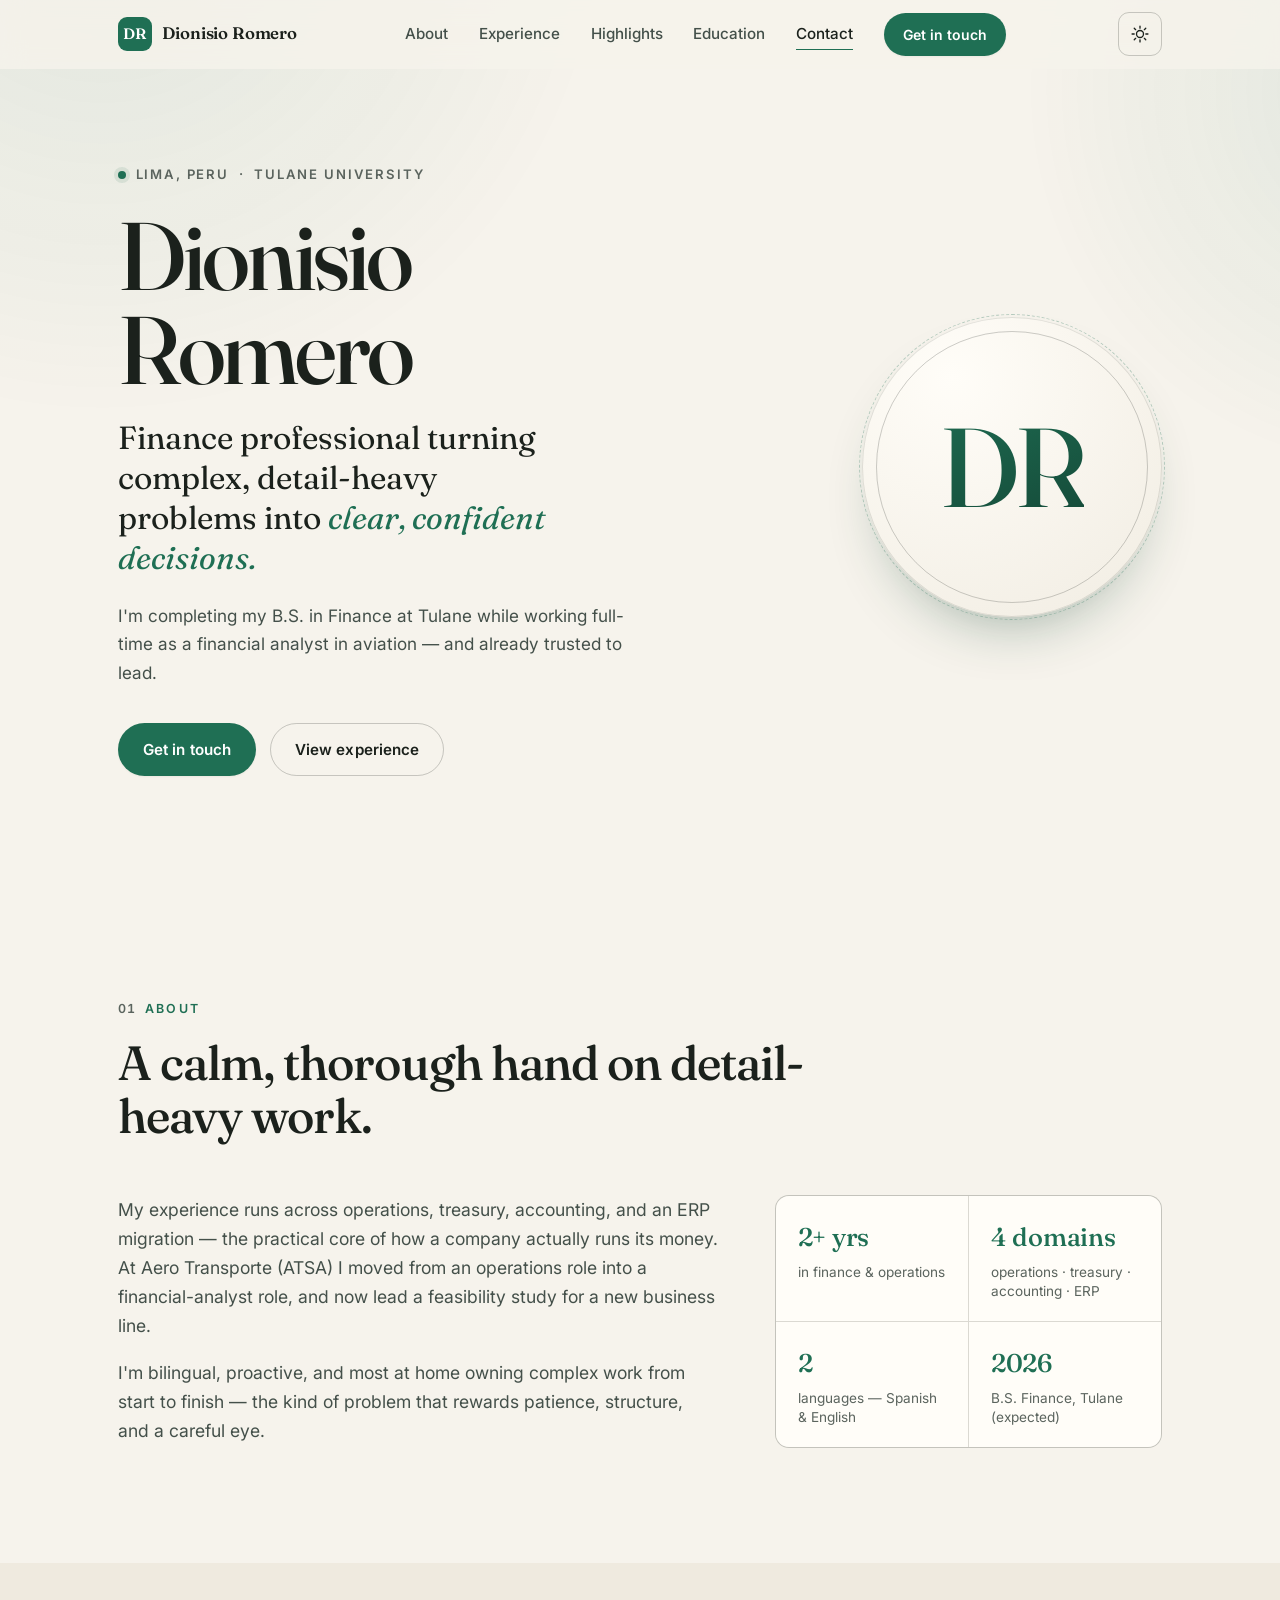
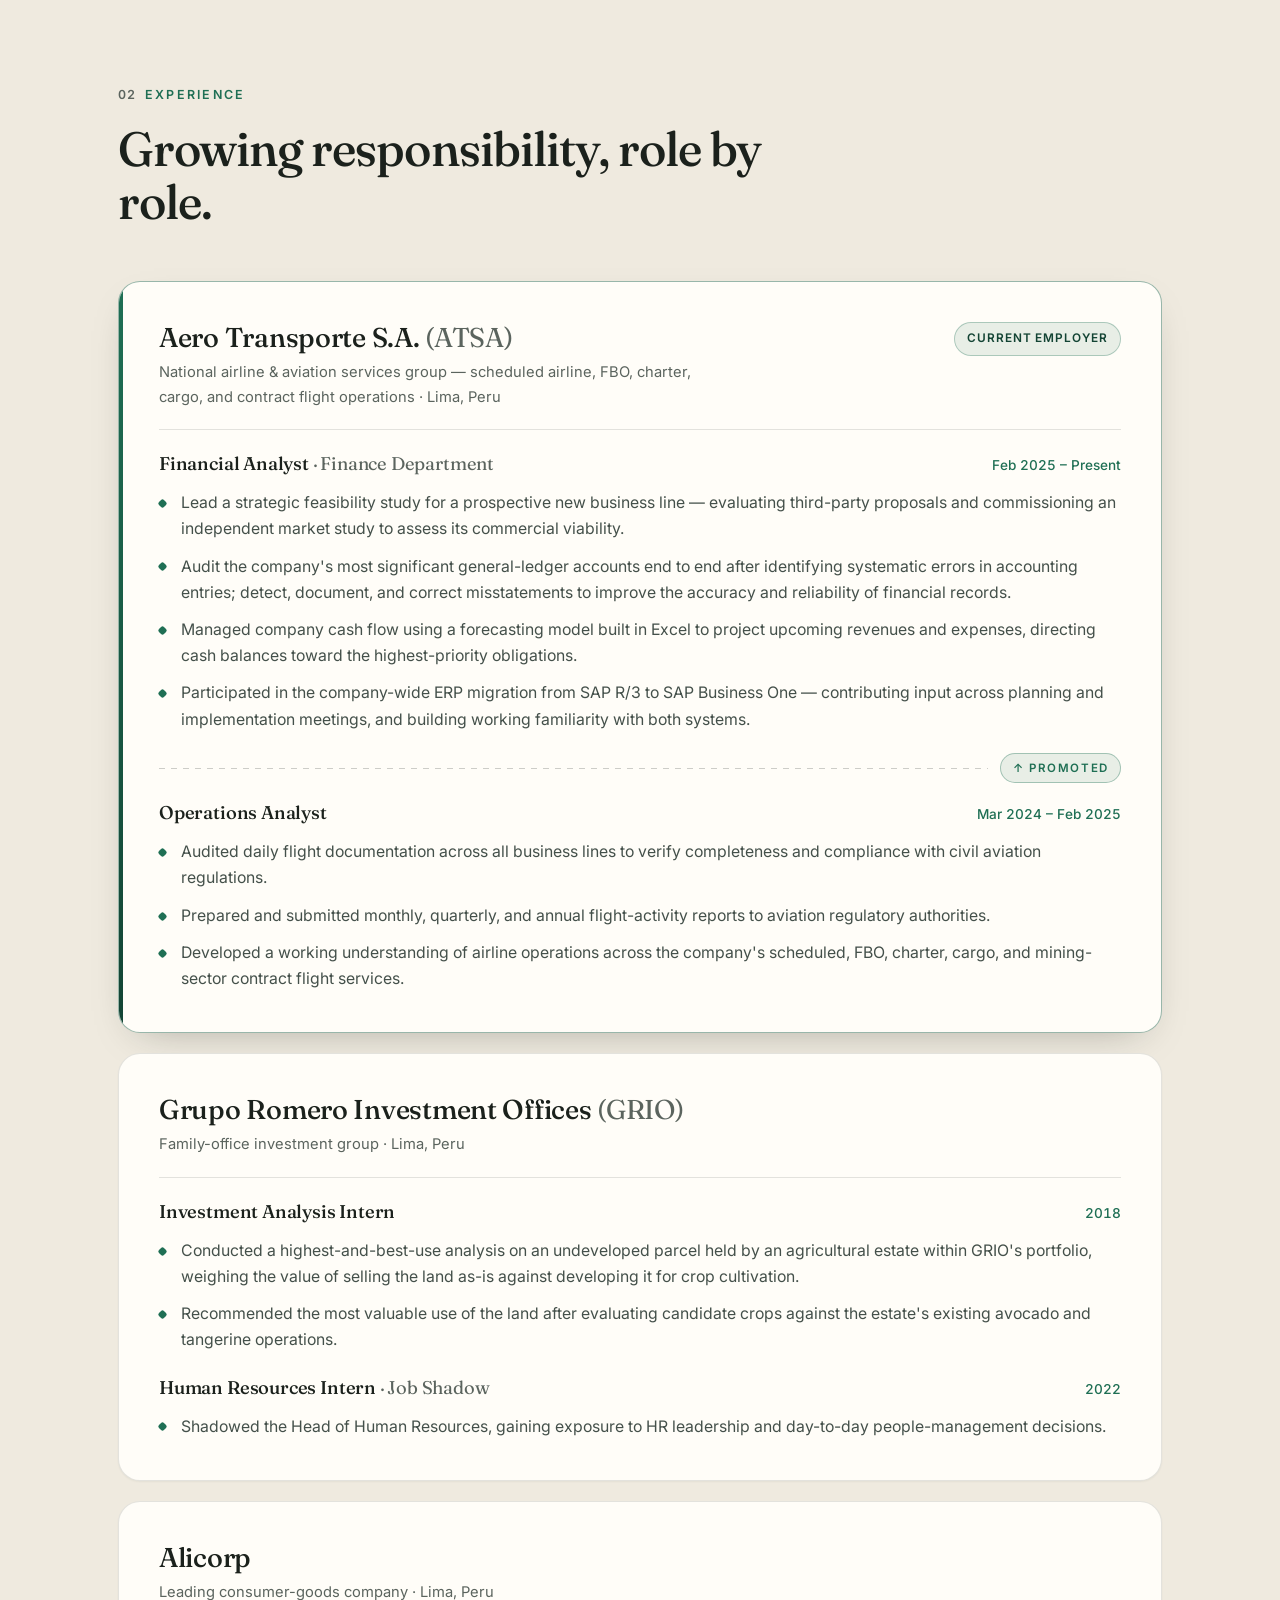
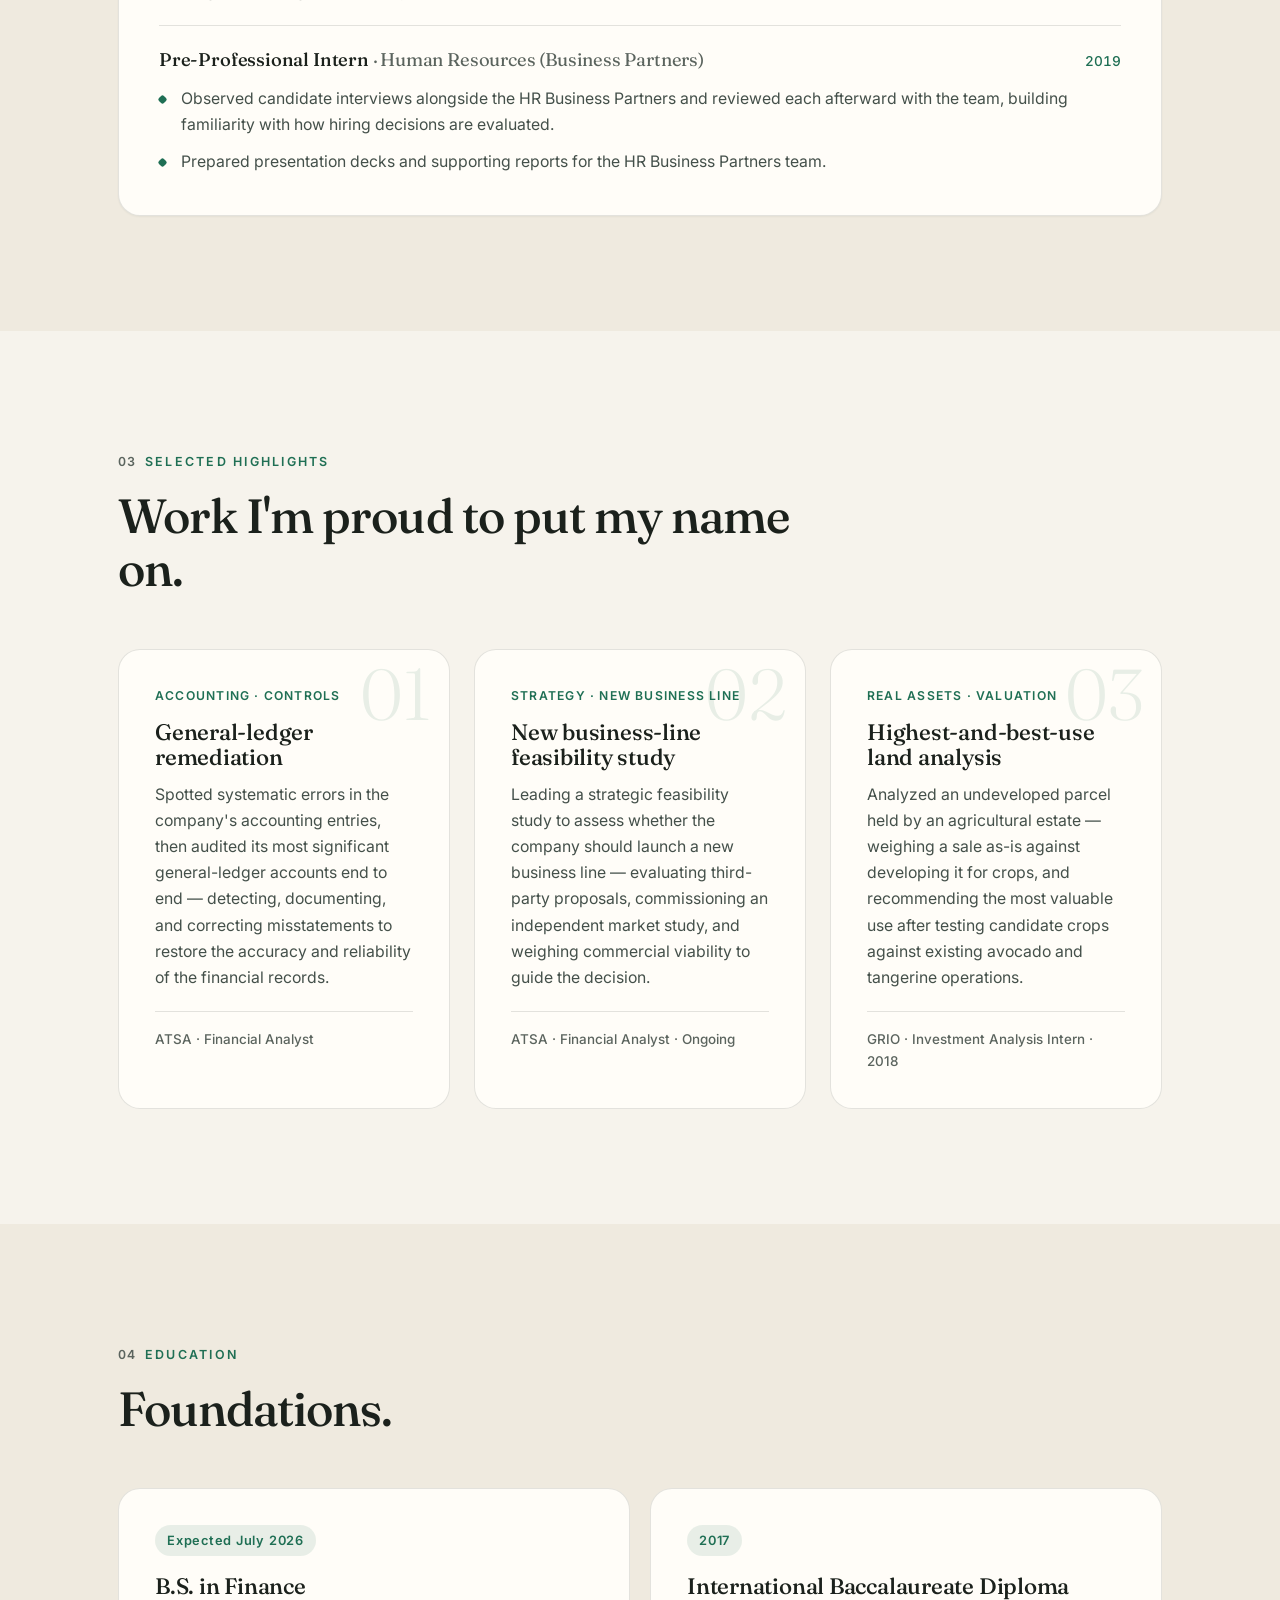
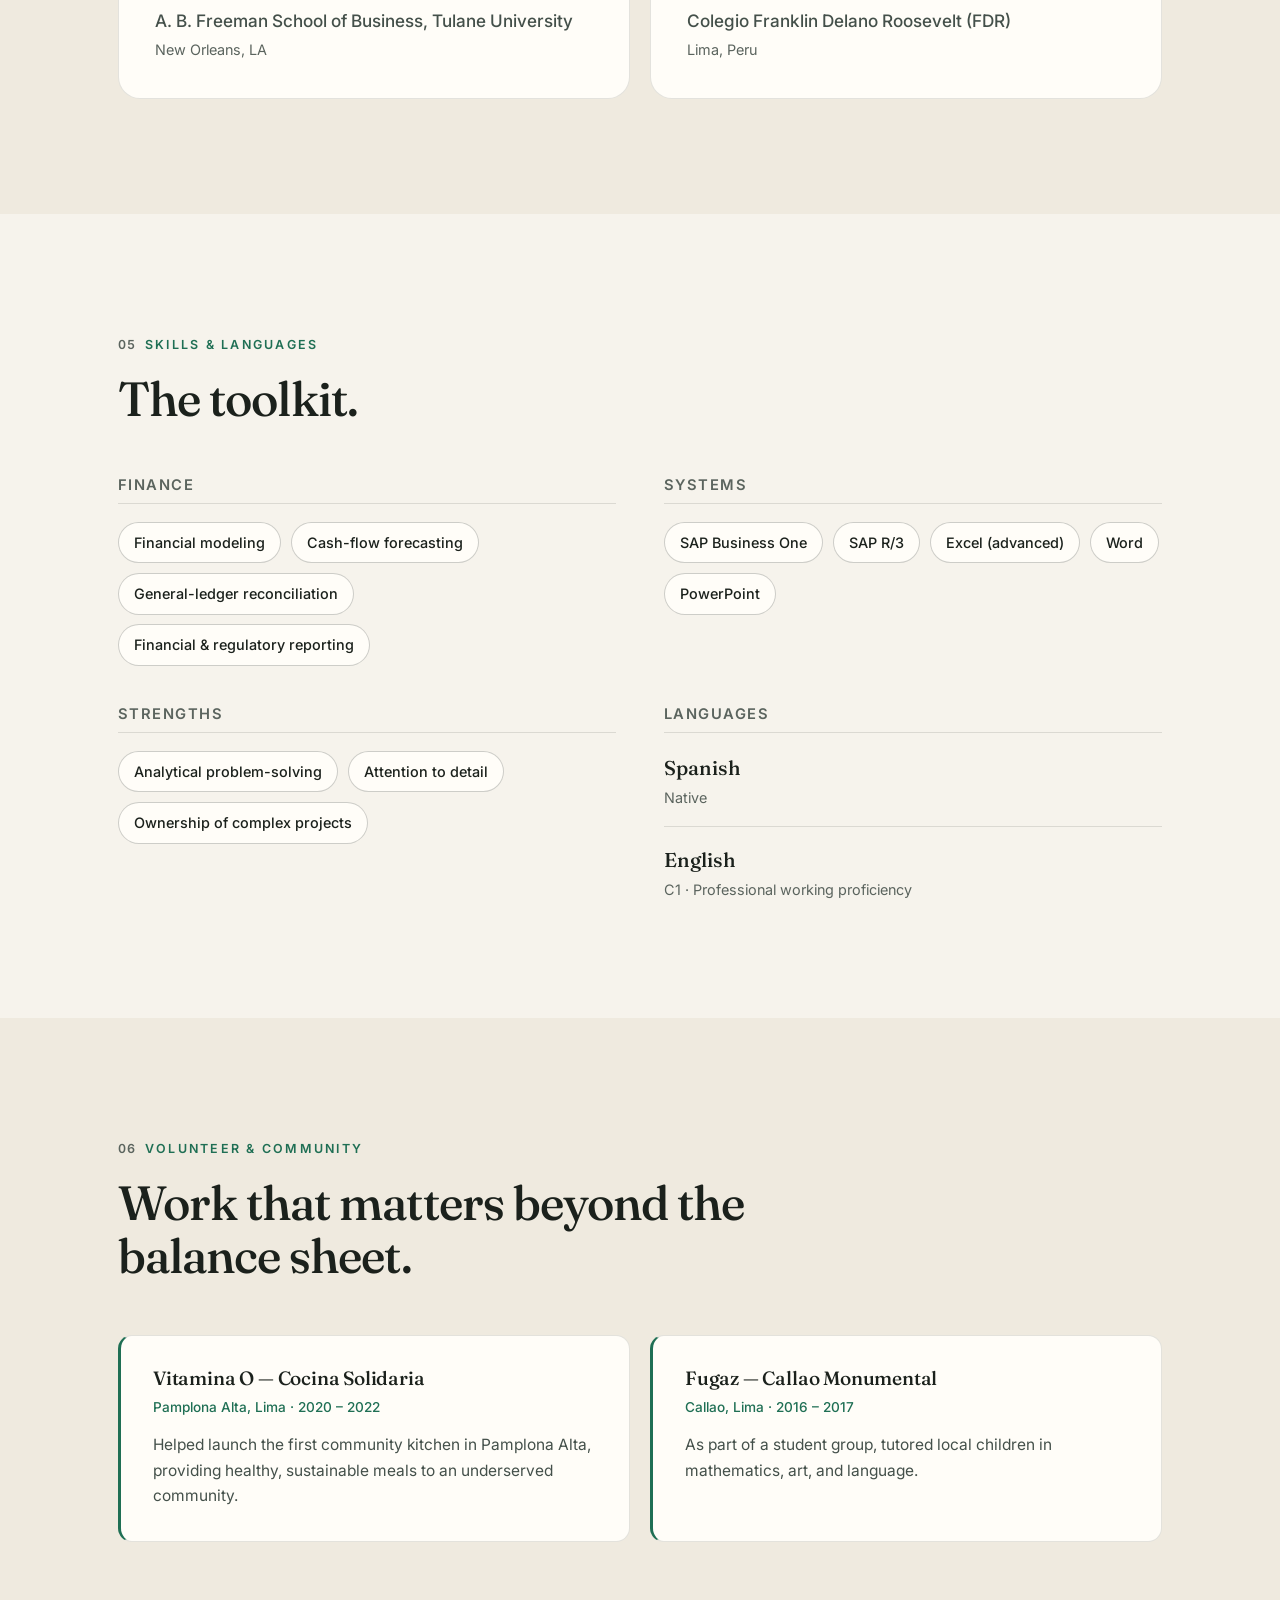
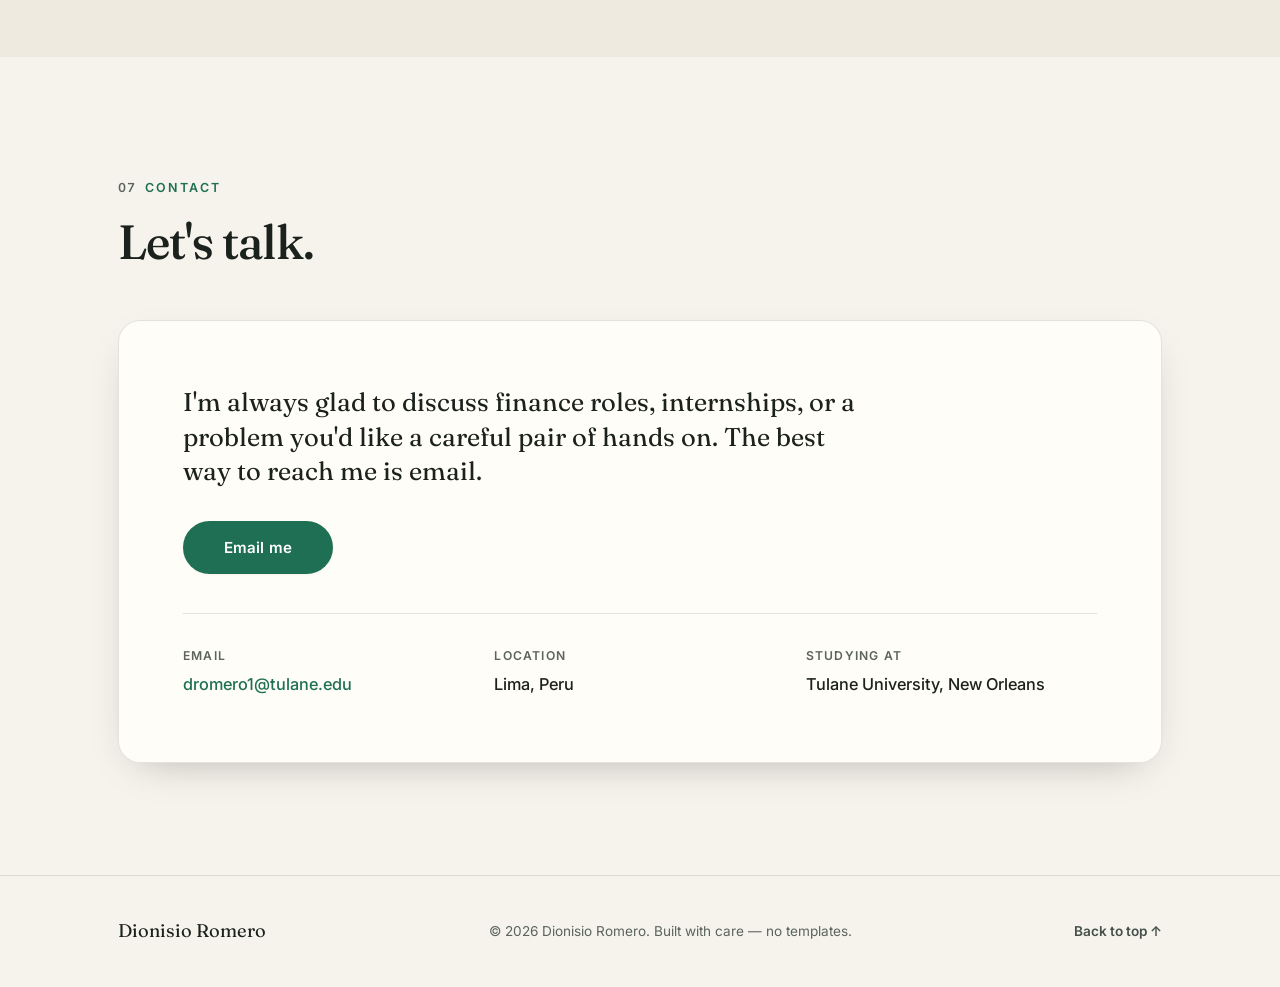
==== commit 18abdc45: "Update hero lead line https://claude.ai/code/session_016MWWBn8prCmhfWyTe49qp8" ====
--- a/index.html
+++ b/index.html
@@ -10,6 +10,7 @@
   <meta name="author" content="Dionisio Romero" />
   <meta name="theme-color" content="#f6f3ec" media="(prefers-color-scheme: light)" />
   <meta name="theme-color" content="#12150f" media="(prefers-color-scheme: dark)" />
+  <meta name="color-scheme" content="light dark" />
 
   <!-- Canonical — update if you use a custom domain -->
   <link rel="canonical" href="https://dromertulane.github.io/portfolio/" />
@@ -35,6 +36,7 @@
 
   <!-- Icons -->
   <link rel="icon" href="assets/favicon.svg" type="image/svg+xml" />
+  <link rel="icon" type="image/png" sizes="180x180" href="assets/apple-touch-icon.png" />
   <link rel="apple-touch-icon" href="assets/apple-touch-icon.png" />
   <link rel="manifest" href="site.webmanifest" />
 
@@ -61,6 +63,27 @@
       } catch (e) {}
     })();
   </script>
+
+  <!-- Structured data (schema.org Person) for richer search results -->
+  <script type="application/ld+json">
+  {
+    "@context": "https://schema.org",
+    "@type": "Person",
+    "name": "Dionisio Romero",
+    "jobTitle": "Financial Analyst",
+    "description": "Finance professional completing a B.S. in Finance at Tulane University while working full-time as a financial analyst in aviation.",
+    "url": "https://dromertulane.github.io/portfolio/",
+    "image": "https://dromertulane.github.io/portfolio/assets/og-image.png",
+    "email": "dromero1@tulane.edu",
+    "knowsLanguage": ["Spanish", "English"],
+    "worksFor": { "@type": "Organization", "name": "Aero Transporte S.A. (ATSA)" },
+    "alumniOf": [
+      { "@type": "CollegeOrUniversity", "name": "A. B. Freeman School of Business, Tulane University" },
+      { "@type": "EducationalOrganization", "name": "Colegio Franklin Delano Roosevelt (FDR)" }
+    ],
+    "address": { "@type": "PostalAddress", "addressLocality": "Lima", "addressCountry": "PE" }
+  }
+  </script>
 </head>
 
 <body>
@@ -131,9 +154,8 @@
             <em>clear, confident decisions.</em>
           </p>
           <p class="hero-lead reveal">
-            I'm doing two things at once: finishing my B.S. in Finance at Tulane and
-            working full-time as a financial analyst in aviation — earning steadily greater
-            responsibility in under two years.
+            I'm completing my B.S. in Finance at Tulane while working full-time as a
+            financial analyst in aviation — and already trusted to lead.
           </p>
           <div class="hero-actions reveal">
             <a class="btn btn-primary" href="#contact">Get in touch</a>
@@ -141,9 +163,6 @@
           </div>
         </div>
 
-        <!-- Monogram medallion. To use a photo instead, replace the .hero-medallion
-             block with: <img class="hero-photo" src="assets/portrait.jpg"
-             alt="Portrait of Dionisio Romero" width="320" height="380" /> -->
         <div class="hero-aside reveal" aria-hidden="true">
           <div class="hero-medallion">
             <span class="hero-monogram">DR</span>
@@ -230,8 +249,8 @@
                 </ul>
               </li>
 
-              <li class="role-progression" aria-hidden="true">
-                <span class="role-progression-line"></span>
+              <li class="role-progression">
+                <span class="role-progression-line" aria-hidden="true"></span>
                 <span class="role-progression-label">Promoted</span>
               </li>
 
--- a/styles.css
+++ b/styles.css
@@ -891,3 +891,26 @@
   }
   .js .reveal { opacity: 1 !important; transform: none !important; }
 }
+
+/* ---------- Print (clean output if a recruiter prints the page) ---------- */
+@media print {
+  :root {
+    --bg: #fff; --bg-elevated: #fff; --bg-alt: #fff;
+    --ink: #111; --ink-soft: #222; --muted: #444;
+    --line: #ccc; --line-strong: #999;
+  }
+  body { background: #fff; color: #111; }
+  body::before { display: none; }
+  .site-header, .nav-toggle, .theme-toggle, .skip-link,
+  .hero-actions, .contact-actions, .footer-top, .hero-aside { display: none !important; }
+  a { color: #111; text-decoration: underline; }
+  .section { padding-block: 1.25rem; }
+  .js .reveal { opacity: 1 !important; transform: none !important; }
+  .xp, .highlight, .edu, .community, .contact-inner, .about-facts {
+    box-shadow: none !important;
+    border: 1px solid #ccc;
+    break-inside: avoid;
+    page-break-inside: avoid;
+  }
+  .site-footer { border-top: 1px solid #ccc; }
+}
